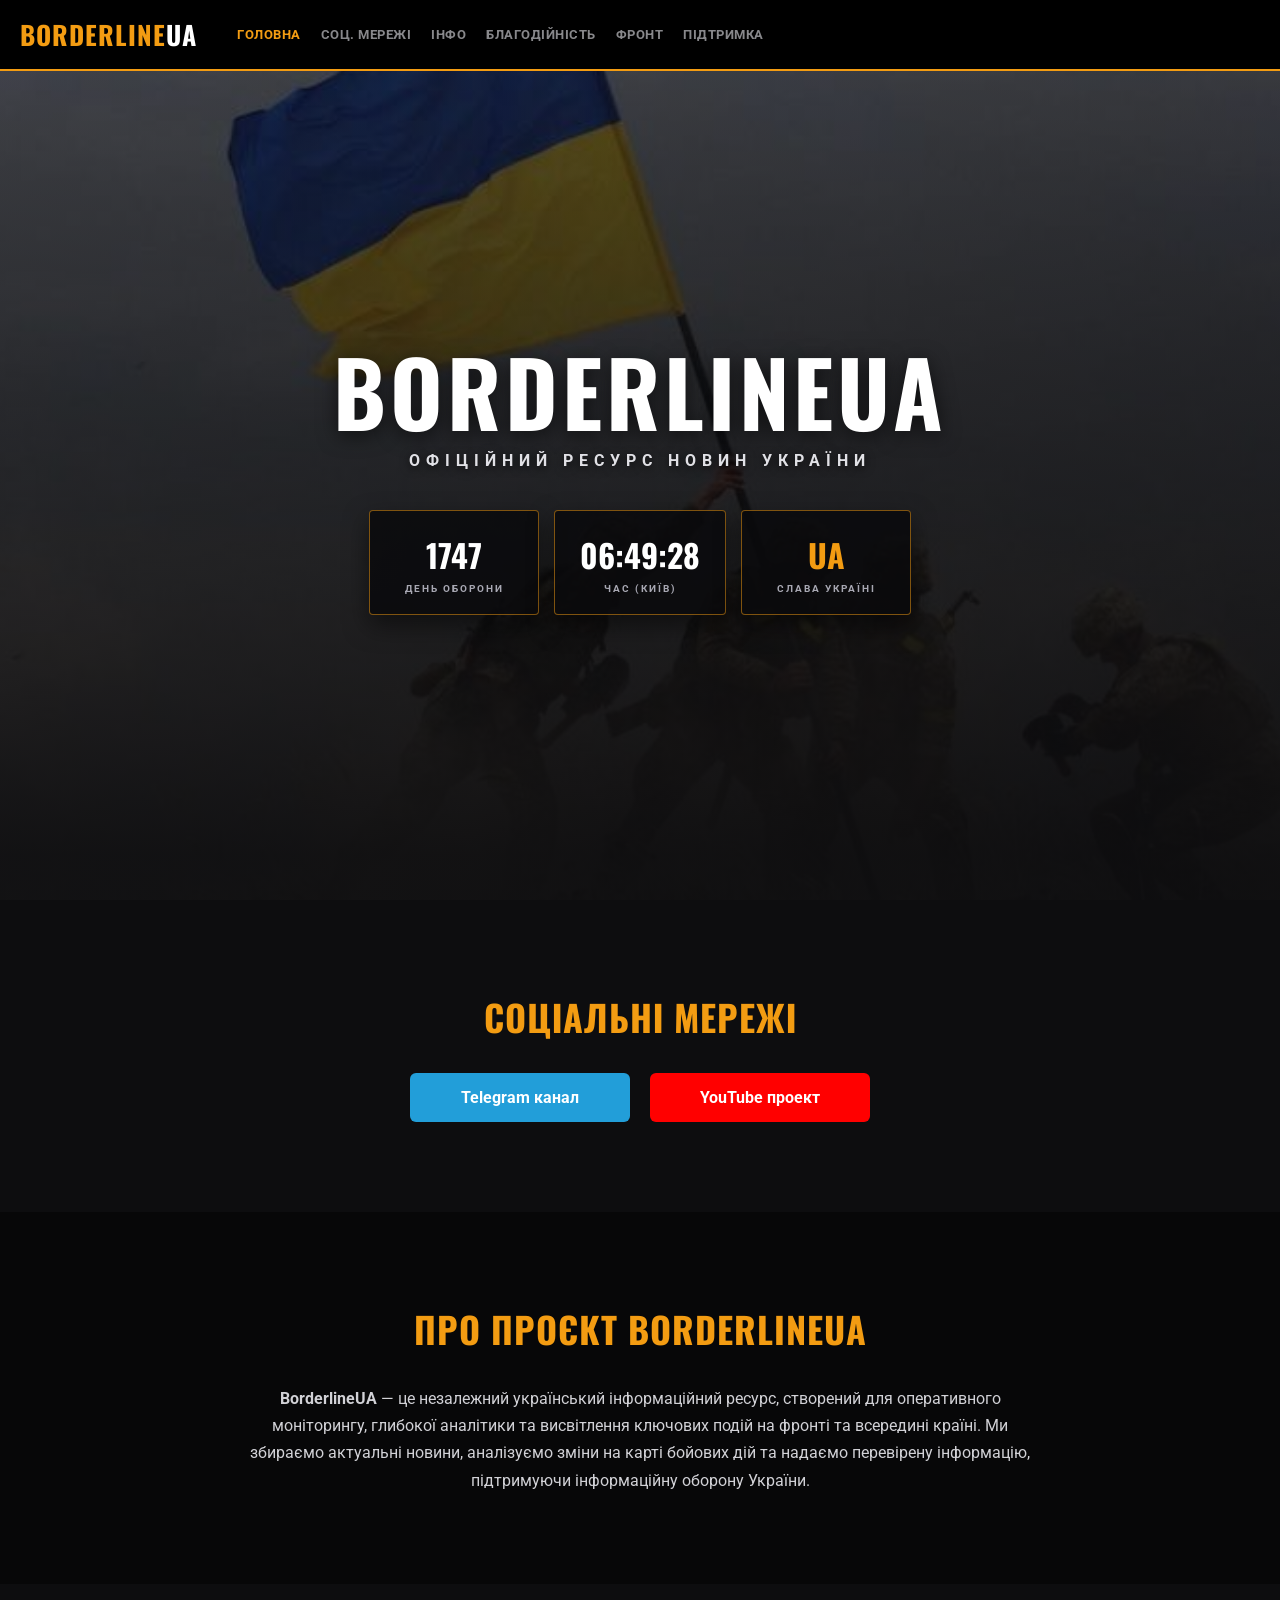
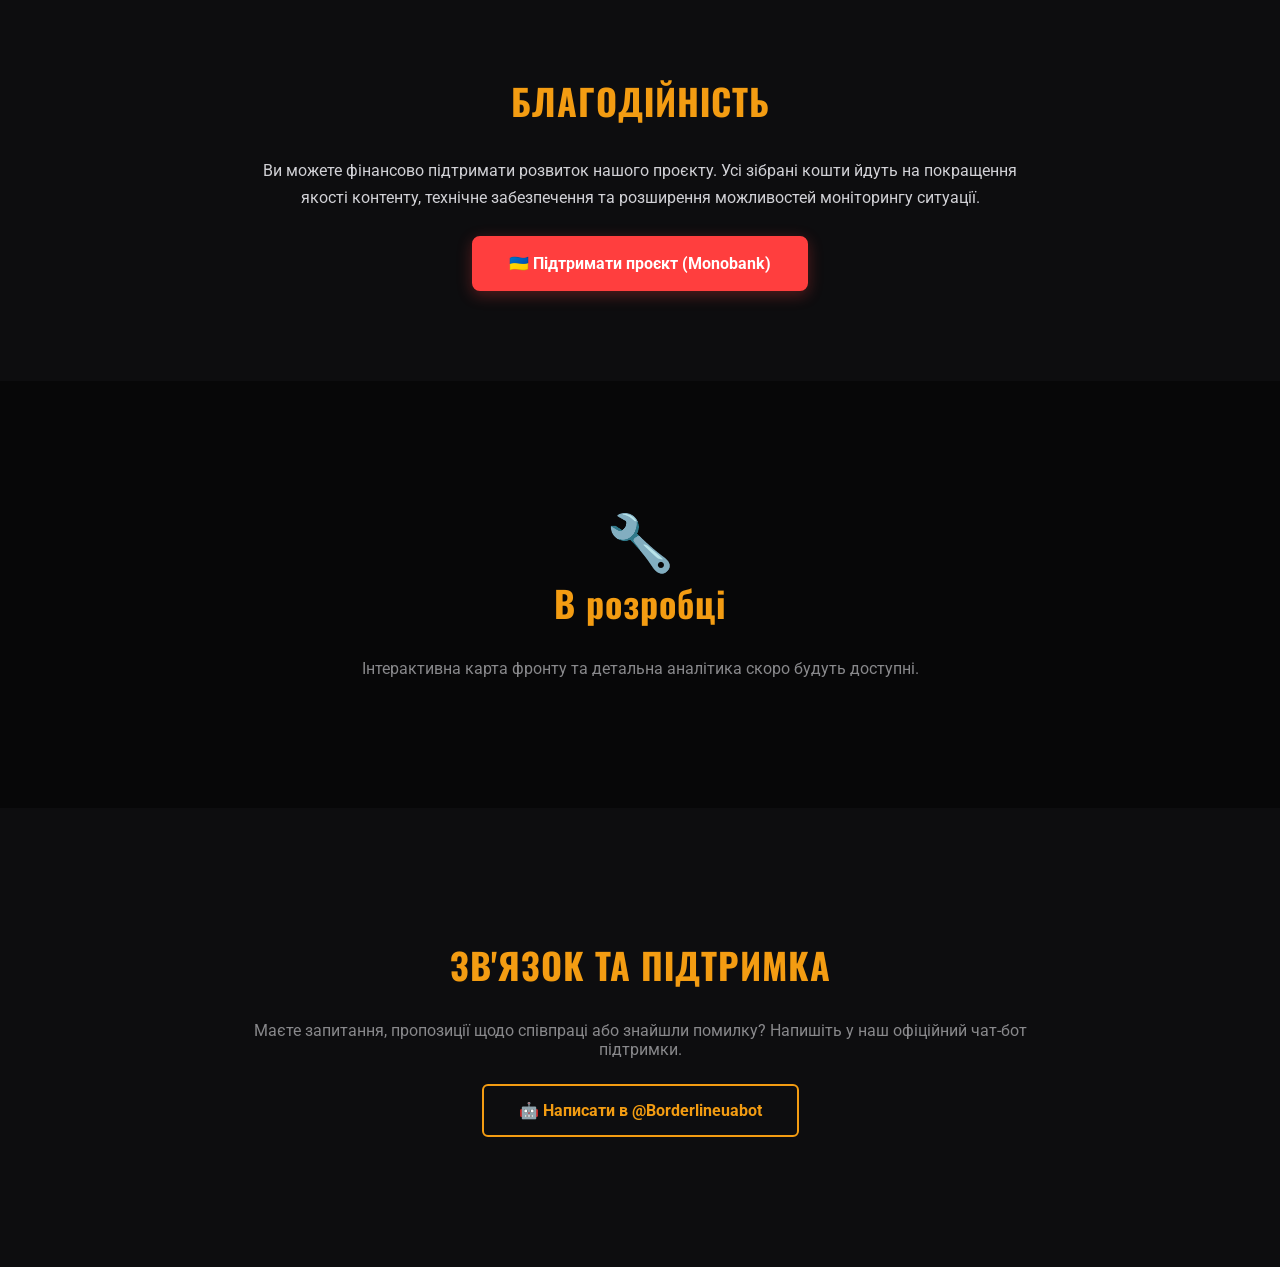
==== index.html @ c1f44d12 "Add files via upload" ====
<!DOCTYPE html>
<html lang="uk">
<head>
    <meta charset="UTF-8">
    <meta name="viewport" content="width=device-width, initial-scale=1.0">
    <title>BORDERLINEUA — Офіційний ресурс новин України</title>
    <link rel="stylesheet" href="style.css">
    <link href="https://fonts.googleapis.com/css2?family=Oswald:wght@500;700&family=Roboto:wght@400;700&display=swap" rel="stylesheet">
</head>
<body>

    <!-- Навігація -->
    <header>
        <div class="nav-container">
            <div class="logo">BORDERLINE<span>UA</span></div>
            <nav>
                <a href="#home" class="active">ГОЛОВНА</a>
                <a href="#soc">СОЦ. МЕРЕЖІ</a>
                <a href="#info">ІНФО</a>
                <a href="#blago">БЛАГОДІЙНІСТЬ</a>
                <a href="#front">ФРОНТ</a>
                <a href="#support">ПІДТРИМКА</a>
            </nav>
        </div>
    </header>

    <!-- Головний екран (Патріотичний фон) -->
    <section class="main-screen" id="home">
        <div class="hero-center">
            <h1 class="main-title">BORDERLINEUA</h1>
            <p class="subtitle">ОФІЦІЙНИЙ РЕСУРС НОВИН УКРАЇНИ</p>
            
            <div class="stats-counter">
                <div class="stat-box">
                    <span class="stat-number" id="defense-day">1596</span>
                    <span class="stat-label">ДЕНЬ ОБОРОНИ</span>
                </div>
                <div class="stat-box">
                    <span class="stat-number" id="kyiv-time">00:00:00</span>
                    <span class="stat-label">ЧАС (КИЇВ)</span>
                </div>
                <div class="stat-box">
                    <span class="stat-number" style="color: #f39c12;">UA</span>
                    <span class="stat-label">СЛАВА УКРАЇНІ</span>
                </div>
            </div>
        </div>
    </section>

    <!-- СОЦ. МЕРЕЖІ -->
    <section class="section-block" id="soc">
        <div class="container">
            <h2>СОЦІАЛЬНІ МЕРЕЖІ</h2>
            <div class="soc-buttons">
                <a href="https://t.me/borderlineUA" target="_blank" class="soc-btn telegram">Telegram канал</a>
                <a href="https://youtube.com/@BorderlineUA" target="_blank" class="soc-btn youtube">YouTube проект</a>
            </div>
        </div>
    </section>

    <!-- ІНФО -->
    <section class="section-block dark-bg" id="info">
        <div class="container text-content">
            <h2>ПРО ПРОЄКТ BORDERLINEUA</h2>
            <p><strong>BorderlineUA</strong> — це незалежний український інформаційний ресурс, створений для оперативного моніторингу, глибокої аналітики та висвітлення ключових подій на фронті та всередині країні. Ми збираємо актуальні новини, аналізуємо зміни на карті бойових дій та надаємо перевірену інформацію, підтримуючи інформаційну оборону України.</p>
        </div>
    </section>

    <!-- БЛАГОДІЙНІСТЬ -->
    <section class="section-block" id="blago">
        <div class="container text-content">
            <h2>БЛАГОДІЙНІСТЬ</h2>
            <p style="margin-bottom: 25px;">Ви можете фінансово підтримати розвиток нашого проєкту. Усі зібрані кошти йдуть на покращення якості контенту, технічне забезпечення та розширення можливостей моніторингу ситуації.</p>
            <a href="https://send.monobank.ua/jar/3yXE7SA7Tj" target="_blank" class="mono-btn">🇺🇦 Підтримати проєкт (Monobank)</a>
        </div>
    </section>

    <!-- ФРОНТ (В розробці) -->
    <section class="section-block dark-bg" id="front">
        <div class="container development-block">
            <div class="wrench-icon">🔧</div>
            <h2>В розробці</h2>
            <p>Інтерактивна карта фронту та детальна аналітика скоро будуть доступні.</p>
        </div>
    </section>

    <!-- ПІДТРИМКА (З кнопкою-ботом) -->
    <section class="section-block" id="support">
        <div class="container development-block">
            <h2>ЗВ'ЯЗОК ТА ПІДТРИМКА</h2>
            <p style="margin-bottom: 25px;">Маєте запитання, пропозиції щодо співпраці або знайшли помилку? Напишіть у наш офіційний чат-бот підтримки.</p>
            <a href="https://t.me/Borderlineuabot" target="_blank" class="bot-btn">🤖 Написати в @Borderlineuabot</a>
        </div>
    </section>

    <!-- Скрипти -->
    <script>
        function updateKyivTime() {
            const options = { timeZone: "Europe/Kyiv", hour: '2-digit', minute: '2-digit', second: '2-digit', hour12: false };
            const formatter = new Intl.DateTimeFormat([], options);
            document.getElementById('kyiv-time').innerText = formatter.format(new Date());
        }
        setInterval(updateKyivTime, 1000);
        updateKyivTime();

        function calculateDefenseDay() {
            const startDate = new Date("2022-02-24");
            const currentDate = new Date();
            const difference = currentDate - startDate;
            const days = Math.floor(difference / (1000 * 60 * 60 * 24)) + 1;
            document.getElementById('defense-day').innerText = days;
        }
        calculateDefenseDay();
    </script>
</body>
</html>
---- style.css ----
* {
    margin: 0;
    padding: 0;
    box-sizing: border-box;
    scroll-behavior: smooth;
}

body {
    font-family: 'Roboto', sans-serif;
    background-color: #0d0d0f;
    color: #fff;
    overflow-x: hidden;
}

/* Навігація */
header {
    background-color: #000000;
    border-bottom: 2px solid #f39c12;
    position: fixed;
    top: 0;
    left: 0;
    width: 100%;
    z-index: 1000;
}

.nav-container {
    max-width: 1400px;
    margin: 0 auto;
    display: flex;
    align-items: center;
    padding: 15px 20px;
}

.logo {
    font-family: 'Oswald', sans-serif;
    font-size: 26px;
    font-weight: 700;
    color: #f39c12;
    margin-right: 40px;
    letter-spacing: 1px;
}

.logo span {
    color: #fff;
}

nav {
    display: flex;
    gap: 20px;
}

nav a {
    color: #88888b;
    text-decoration: none;
    font-size: 13px;
    font-weight: 700;
    letter-spacing: 0.5px;
    transition: color 0.3s;
}

nav a:hover, nav a.active {
    color: #f39c12;
}


.main-screen {
/* Головний екран з твоїм патріотичним фото */

    height: 100vh;
    display: flex;
    align-items: center;
    justify-content: center;
    /* Затемнення та плавний перехід картинки в темний фон сайту */
    background: 
        linear-gradient(180deg, rgba(13, 13, 15, 0.4) 0%, rgba(13, 13, 15, 0.95) 95%),
        linear-gradient(135deg, rgba(13, 13, 15, 0.2) 0%, rgba(13, 13, 15, 0.5) 100%),
        url('hero-bg.jpg') no-repeat center center/cover;
    text-align: center;
    padding-top: 60px;
}



.hero-center {
    display: flex;
    flex-direction: column;
    align-items: center;
}

.main-title {
    font-family: 'Oswald', sans-serif;
    font-size: 90px;
    font-weight: 700;
    letter-spacing: 4px;
    color: #fff;
    line-height: 1;
    text-shadow: 0px 4px 20px rgba(0, 0, 0, 0.6);
}

.subtitle {
    font-size: 16px;
    letter-spacing: 6px;
    color: #e1e1e6;
    margin-top: 15px;
    margin-bottom: 40px;
    font-weight: 700;
    text-shadow: 0px 2px 10px rgba(0, 0, 0, 0.8);
}

/* Статистика */
.stats-counter {
    display: flex;
    gap: 15px;
}

.stat-box {
    background: rgba(10, 10, 12, 0.85);
    border: 1px solid rgba(243, 156, 18, 0.5);
    min-width: 170px;
    padding: 20px 25px;
    border-radius: 4px;
    display: flex;
    flex-direction: column;
    align-items: center;
    box-shadow: 0 10px 25px rgba(0,0,0,0.5);
}

.stat-number {
    font-family: 'Oswald', sans-serif;
    font-size: 32px;
    font-weight: 700;
    color: #fff;
    margin-bottom: 5px;
}

.stat-label {
    font-size: 10px;
    color: #a8a8b3;
    letter-spacing: 2px;
    font-weight: 700;
}

/* Контентні секції */
.section-block {
    padding: 90px 0;
    text-align: center;
}

.dark-bg {
    background-color: #070708;
}

.container {
    width: 90%;
    max-width: 800px;
    margin: 0 auto;
}

.container h2 {
    font-family: 'Oswald', sans-serif;
    font-size: 36px;
    color: #f39c12;
    margin-bottom: 30px;
    letter-spacing: 1px;
}

.text-content p {
    font-size: 16px;
    line-height: 1.7;
    color: #d1d1d6;
}

/* Кнопки соцмереж */
.soc-buttons {
    display: flex;
    justify-content: center;
    gap: 20px;
    margin-top: 10px;
}

.soc-btn {
    padding: 15px 30px;
    border-radius: 6px;
    text-decoration: none;
    font-weight: 700;
    color: #fff;
    font-size: 16px;
    transition: transform 0.2s, background 0.3s;
    min-width: 220px;
}

.soc-btn:hover {
    transform: translateY(-3px);
}

.telegram { background: #229ED9; }
.telegram:hover { background: #1e8ec3; }

.youtube { background: #FF0000; }
.youtube:hover { background: #cc0000; }

/* Кнопка Монобанку */
.mono-btn {
    display: inline-block;
    background: #ff3e3e;
    color: #fff;
    text-decoration: none;
    padding: 16px 35px;
    border-radius: 8px;
    font-weight: 700;
    font-size: 16px;
    border: 2px solid #ff3e3e;
    transition: all 0.3s;
    box-shadow: 0 4px 15px rgba(255, 62, 62, 0.3);
}

.mono-btn:hover {
    background: transparent;
    color: #ff3e3e;
    transform: scale(1.03);
}
/* Кнопка техпідтримки бота */
.bot-btn {
    display: inline-block;
    background: transparent;
    color: #f39c12;
    text-decoration: none;
    padding: 15px 35px;
    border-radius: 6px;
    font-weight: 700;
    font-size: 16px;
    border: 2px solid #f39c12;
    transition: all 0.3s;
}

.bot-btn:hover {
    background: #f39c12;
    color: #000;
    transform: translateY(-2px);
    box-shadow: 0 5px 15px rgba(243, 156, 18, 0.3);
}

/* Анімація гайкового ключа */
.development-block { padding: 40px 0; }
.development-block p { color: #88888b; font-size: 16px; }

.wrench-icon {
    font-size: 55px;
    display: inline-block;
    animation: wrench-move 2.5s ease-in-out infinite;
}

@keyframes wrench-move {
    0% { transform: rotate(0deg); }
    15% { transform: rotate(-20deg); }
    30% { transform: rotate(25deg); }
    45% { transform: rotate(-15deg); }
    60% { transform: rotate(10deg); }
    75% { transform: rotate(-5deg); }
    100% { transform: rotate(0deg); }
}

/* Адаптивність */
@media (max-width: 768px) {
    .nav-container { flex-direction: column; gap: 15px; }
    nav { flex-wrap: wrap; justify-content: center; gap: 12px; }
    .main-title { font-size: 50px; }
    .stats-counter { flex-direction: column; gap: 10px; }
    .soc-buttons { flex-direction: column; align-items: center; }
}
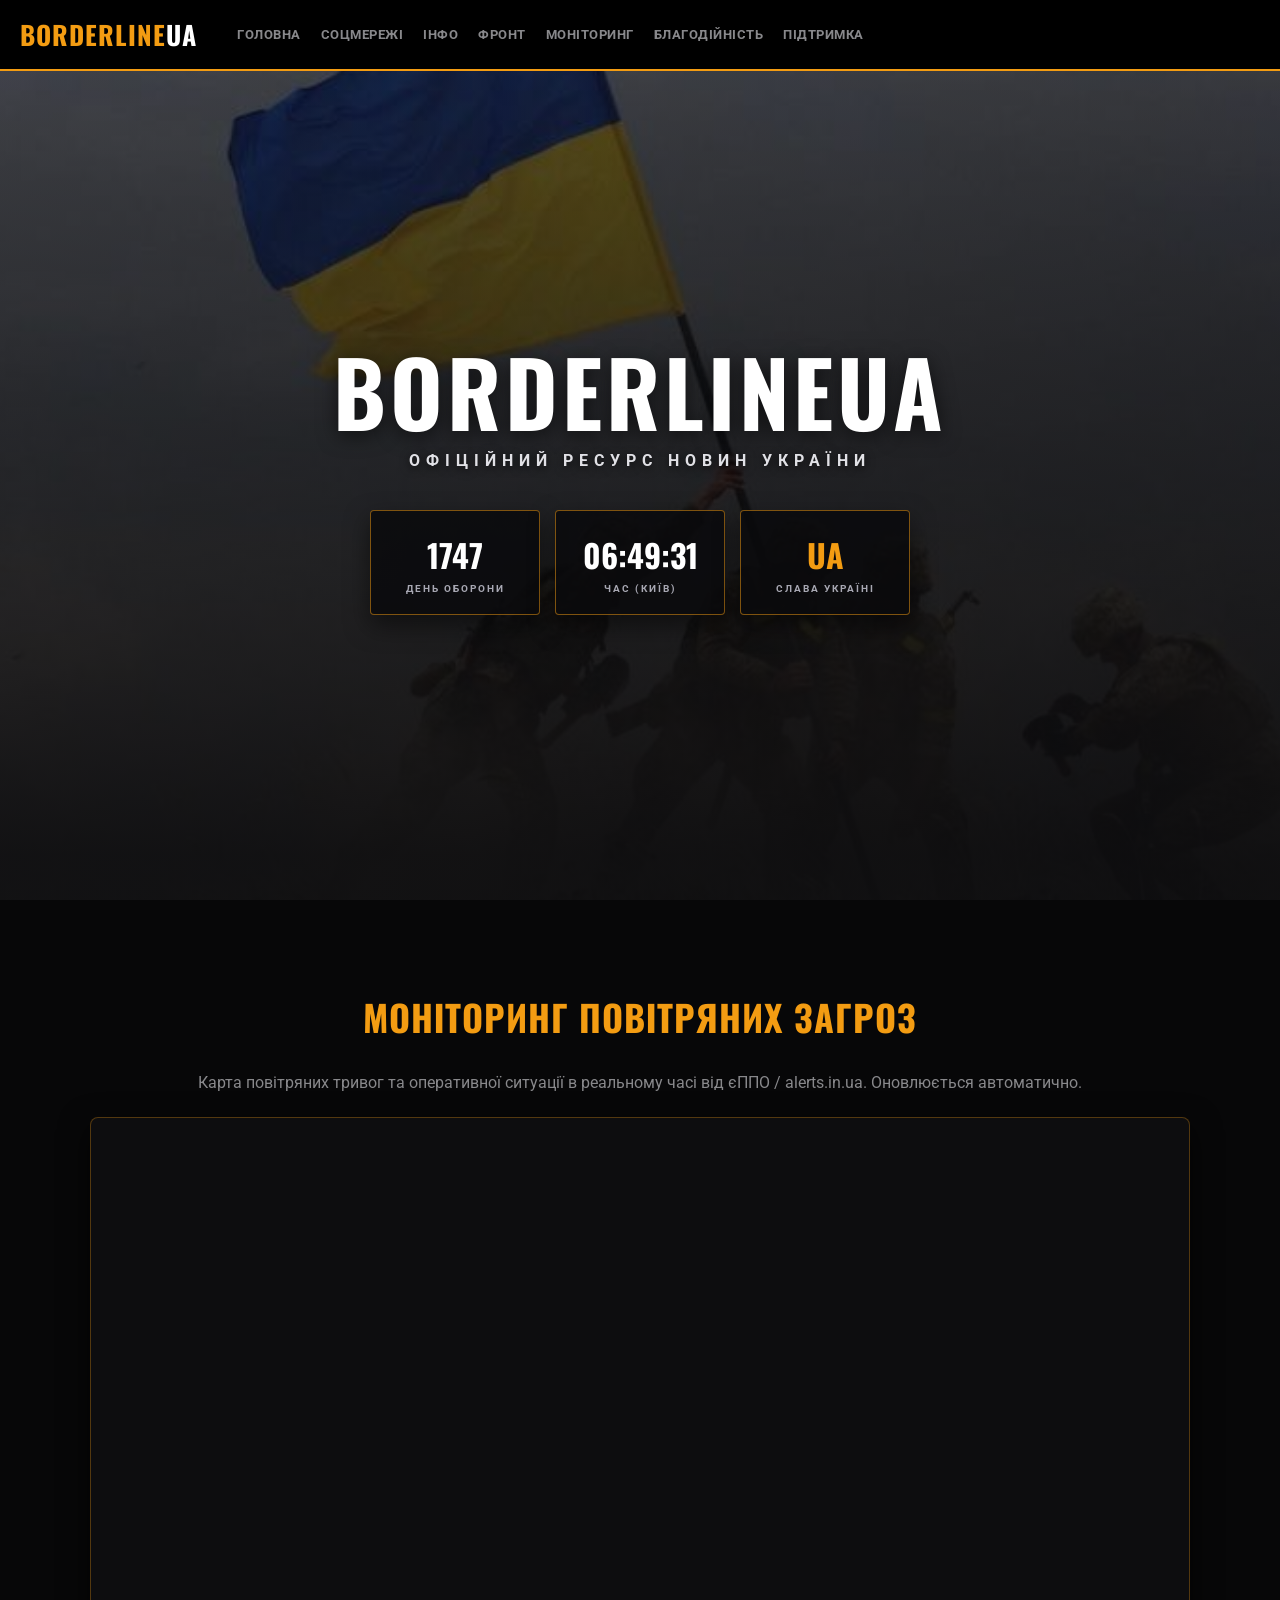
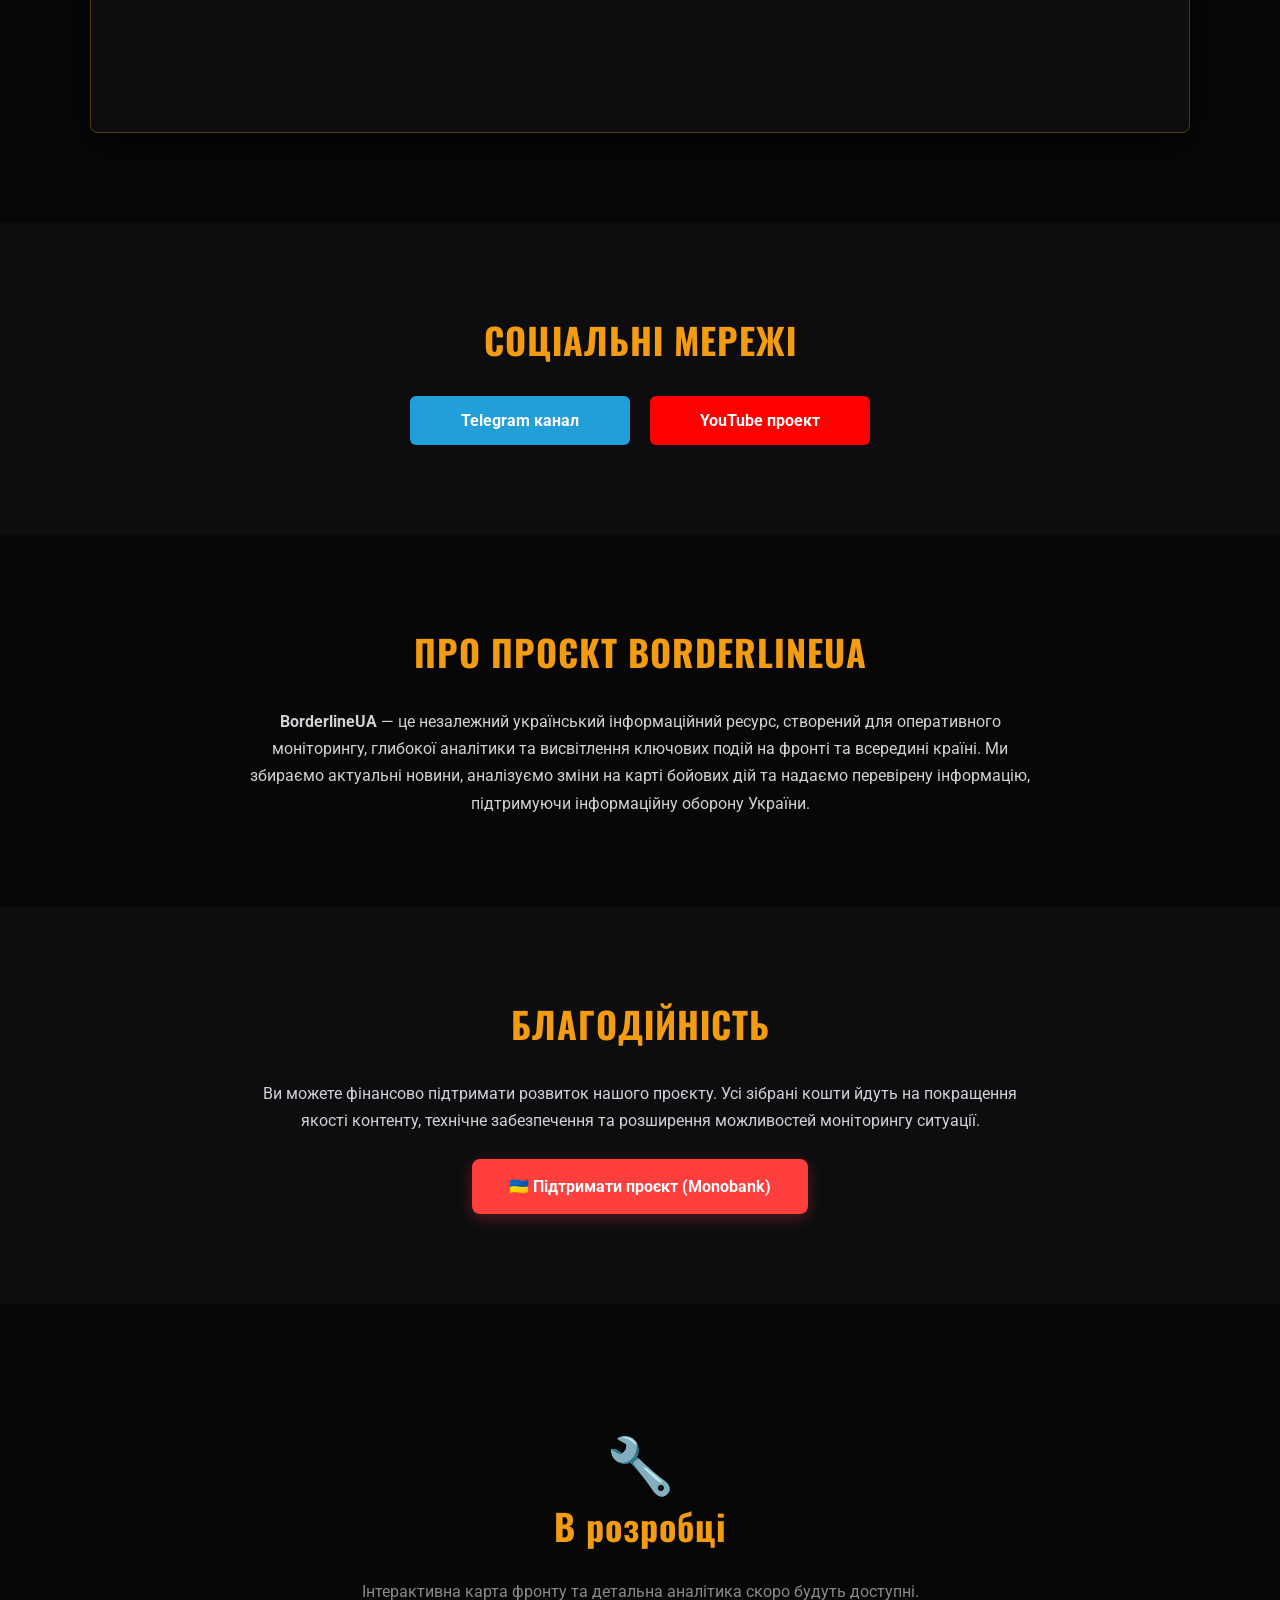
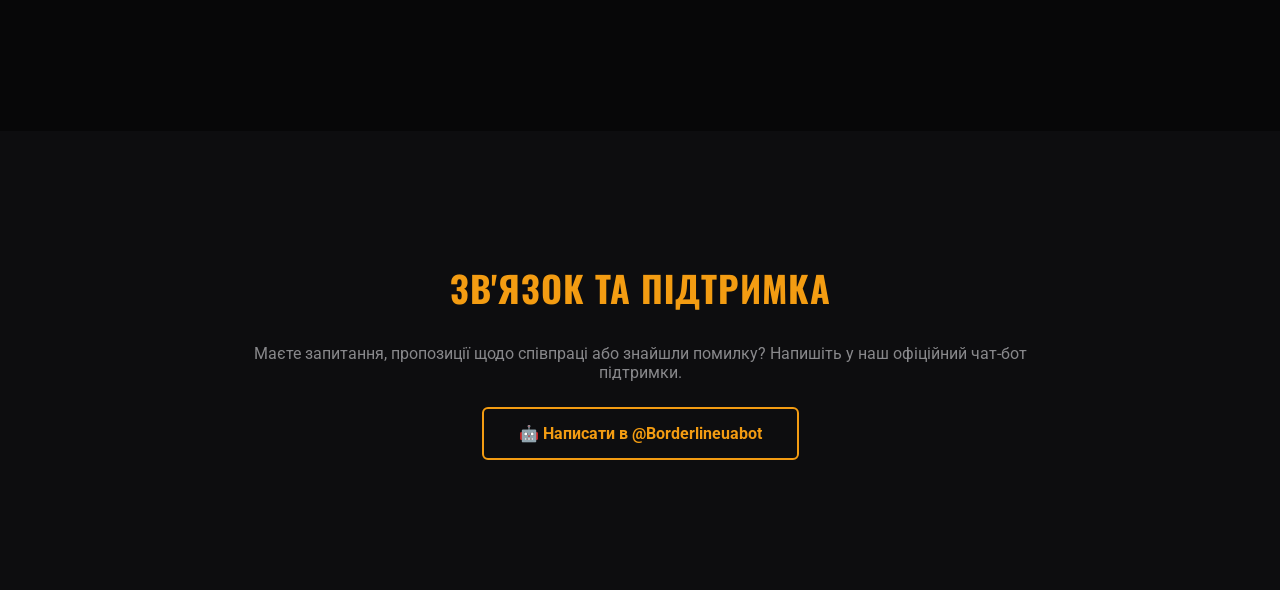
==== commit 9db3478d: "Add files via upload" ====
--- a/index.html
+++ b/index.html
@@ -13,14 +13,15 @@
     <header>
         <div class="nav-container">
             <div class="logo">BORDERLINE<span>UA</span></div>
-            <nav>
-                <a href="#home" class="active">ГОЛОВНА</a>
-                <a href="#soc">СОЦ. МЕРЕЖІ</a>
-                <a href="#info">ІНФО</a>
-                <a href="#blago">БЛАГОДІЙНІСТЬ</a>
-                <a href="#front">ФРОНТ</a>
-                <a href="#support">ПІДТРИМКА</a>
-            </nav>
+<nav>
+    <a href="#home">ГОЛОВНА</a>
+    <a href="#social">СОЦМЕРЕЖІ</a>
+    <a href="#about">ІНФО</a>
+    <a href="#front">ФРОНТ</a>
+    <a href="#monitoring">МОНІТОРИНГ</a>
+    <a href="#donat">БЛАГОДІЙНІСТЬ</a>
+    <a href="#support">ПІДТРИМКА</a>
+</nav>
         </div>
     </header>
 
@@ -46,9 +47,19 @@
             </div>
         </div>
     </section>
-
+<!-- НОВИЙ РОЗДІЛ: МОНІТОРИНГ ПОВІТРЯНИХ ЗАГРОЗ -->
+    <section class="section-block dark-bg" id="monitoring">
+        <div class="container map-block">
+            <h2>МОНІТОРИНГ ПОВІТРЯНИХ ЗАГРОЗ</h2>
+            <p style="margin-bottom: 25px; color: #88888b;">Карта повітряних тривог та оперативної ситуації в реальному часі від єППО / alerts.in.ua. Оновлюється автоматично.</p>
+            
+            <div class="map-wrapper">
+                <iframe src="https://alerts.in.ua/" width="100%" height="600px" style="border: none; border-radius: 8px;" allowfullscreen></iframe>
+            </div>
+        </div>
+    </section>
     <!-- СОЦ. МЕРЕЖІ -->
-    <section class="section-block" id="soc">
+    <section class="section-block" id="social">
         <div class="container">
             <h2>СОЦІАЛЬНІ МЕРЕЖІ</h2>
             <div class="soc-buttons">
@@ -59,7 +70,7 @@
     </section>
 
     <!-- ІНФО -->
-    <section class="section-block dark-bg" id="info">
+    <section class="section-block dark-bg" id="about">
         <div class="container text-content">
             <h2>ПРО ПРОЄКТ BORDERLINEUA</h2>
             <p><strong>BorderlineUA</strong> — це незалежний український інформаційний ресурс, створений для оперативного моніторингу, глибокої аналітики та висвітлення ключових подій на фронті та всередині країні. Ми збираємо актуальні новини, аналізуємо зміни на карті бойових дій та надаємо перевірену інформацію, підтримуючи інформаційну оборону України.</p>
@@ -67,7 +78,7 @@
     </section>
 
     <!-- БЛАГОДІЙНІСТЬ -->
-    <section class="section-block" id="blago">
+    <section class="section-block" id="donat">
         <div class="container text-content">
             <h2>БЛАГОДІЙНІСТЬ</h2>
             <p style="margin-bottom: 25px;">Ви можете фінансово підтримати розвиток нашого проєкту. Усі зібрані кошти йдуть на покращення якості контенту, технічне забезпечення та розширення можливостей моніторингу ситуації.</p>
--- a/style.css
+++ b/style.css
@@ -267,4 +267,25 @@
     .main-title { font-size: 50px; }
     .stats-counter { flex-direction: column; gap: 10px; }
     .soc-buttons { flex-direction: column; align-items: center; }
+}
+/* Стилі для окремого блоку моніторингу */
+.map-block {
+    max-width: 1100px;
+    width: 95%;
+}
+
+.map-wrapper {
+    position: relative;
+    width: 100%;
+    background: #0d0d0f;
+    border: 1px solid rgba(243, 156, 18, 0.3);
+    border-radius: 8px;
+    padding: 5px;
+    box-shadow: 0 10px 30px rgba(0, 0, 0, 0.7);
+}
+
+@media (max-width: 768px) {
+    .map-wrapper iframe {
+        height: 450px !important;
+    }
 }
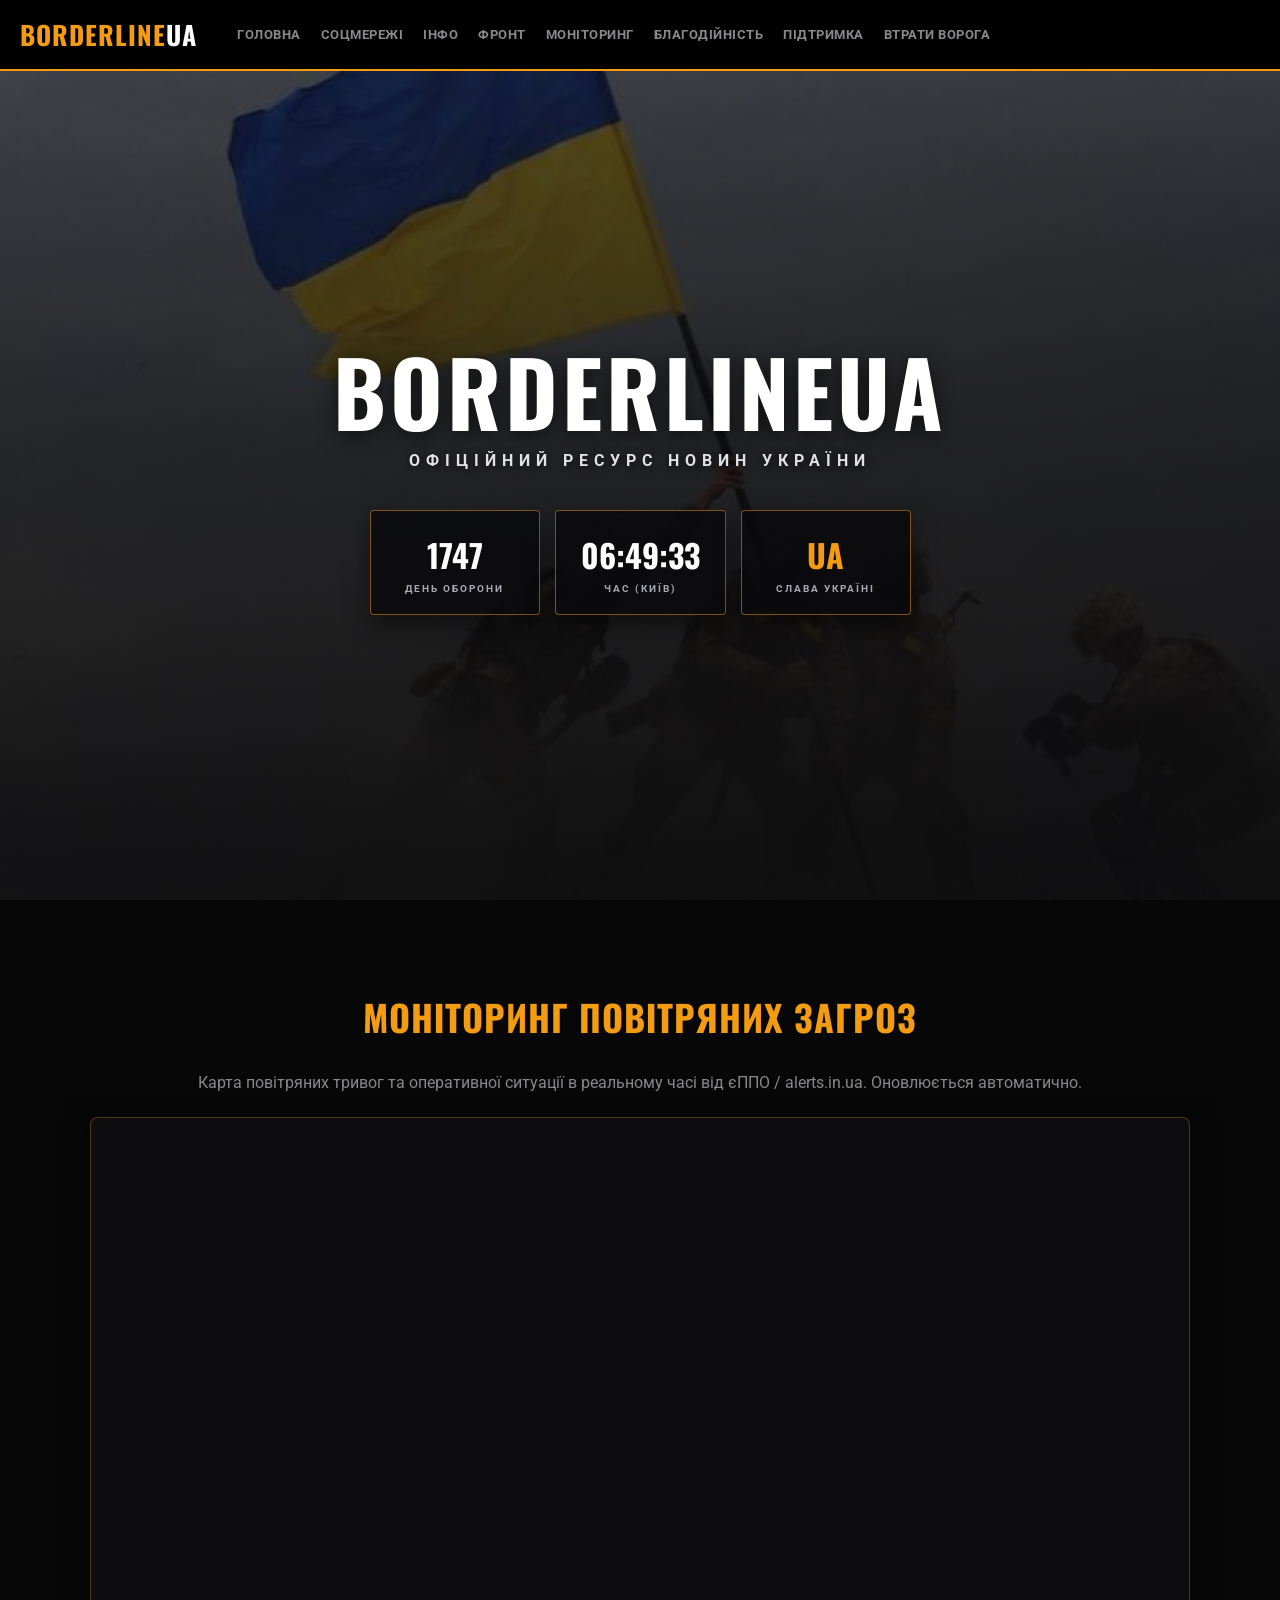
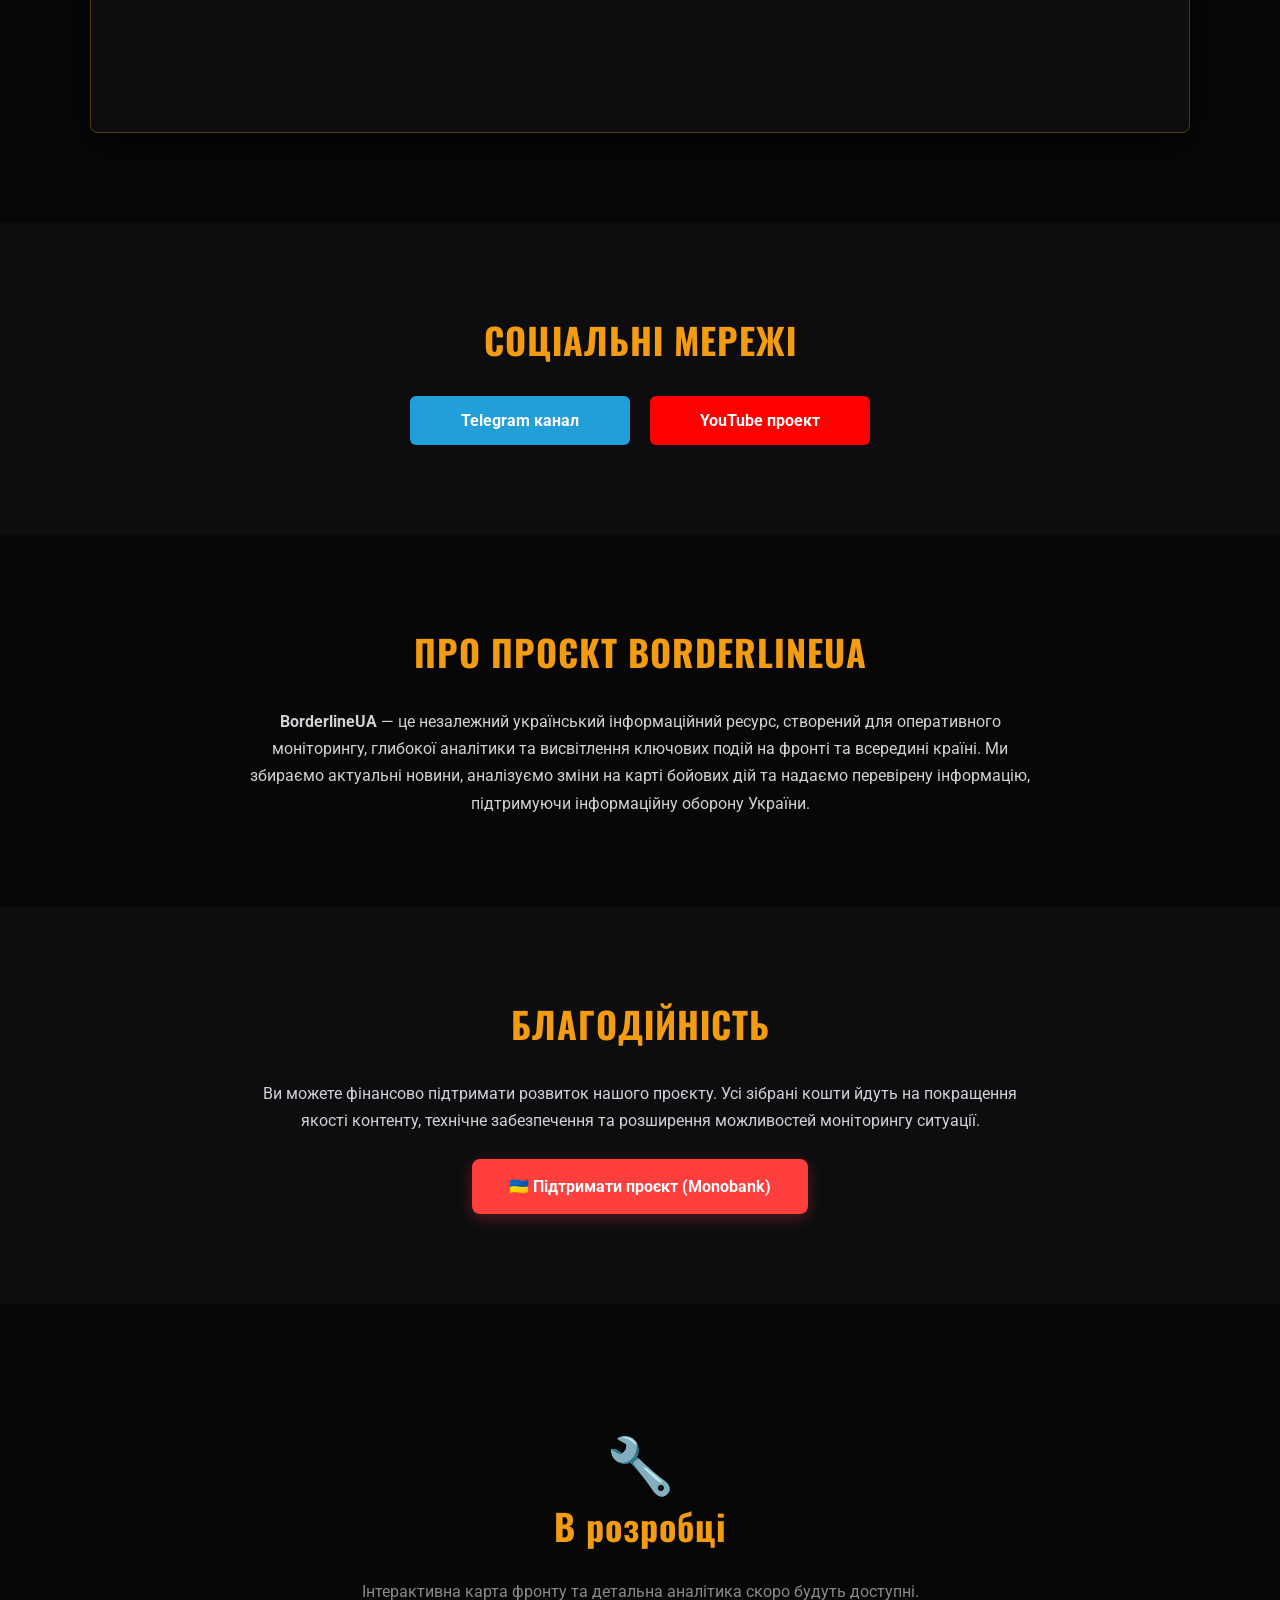
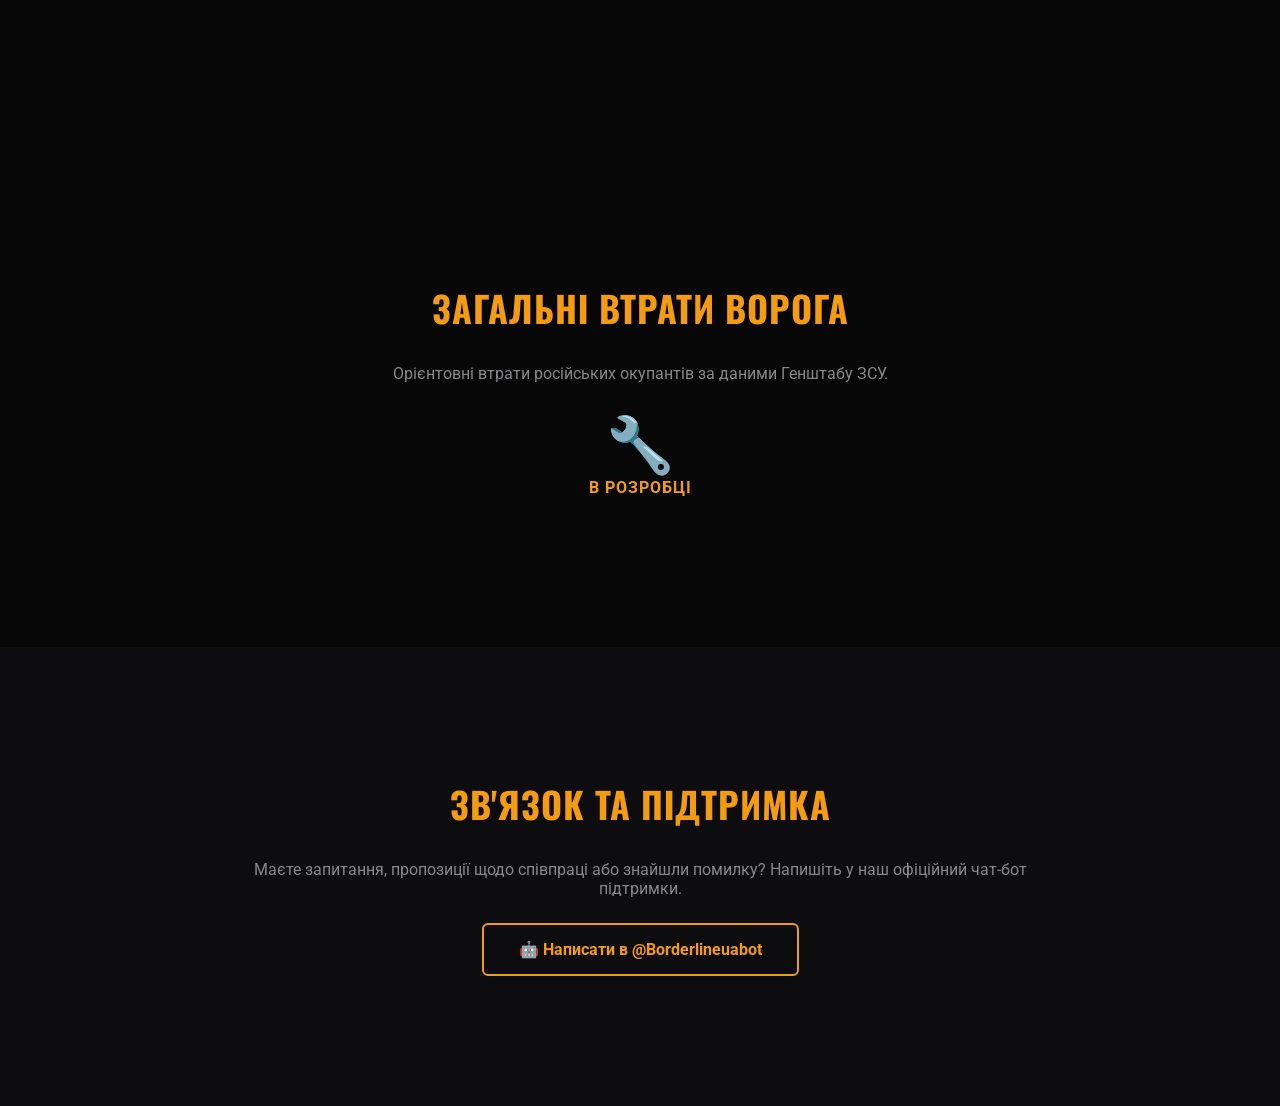
==== commit f1b8e2ab: "Add files via upload" ====
--- a/index.html
+++ b/index.html
@@ -21,6 +21,7 @@
     <a href="#monitoring">МОНІТОРИНГ</a>
     <a href="#donat">БЛАГОДІЙНІСТЬ</a>
     <a href="#support">ПІДТРИМКА</a>
+    <a href="#losses">ВТРАТИ ВОРОГА</a>
 </nav>
         </div>
     </header>
@@ -94,6 +95,15 @@
             <p>Інтерактивна карта фронту та детальна аналітика скоро будуть доступні.</p>
         </div>
     </section>
+    <section class="section-block dark-bg" id="losses">
+        <div class="container" style="text-align: center; padding: 60px 20px;">
+            <h2>ЗАГАЛЬНІ ВТРАТИ ВОРОГА</h2>
+            <p style="color: #88888b; margin-bottom: 30px;">Орієнтовні втрати російських окупантів за даними Генштабу ЗСУ.</p>
+            
+            <div class="wrench-icon">🔧</div>
+            <p style="color: #f39c12; font-weight: bold; letter-spacing: 1px; text-transform: uppercase;"> В розробці</p>
+        </div>
+    </section>
 
     <!-- ПІДТРИМКА (З кнопкою-ботом) -->
     <section class="section-block" id="support">
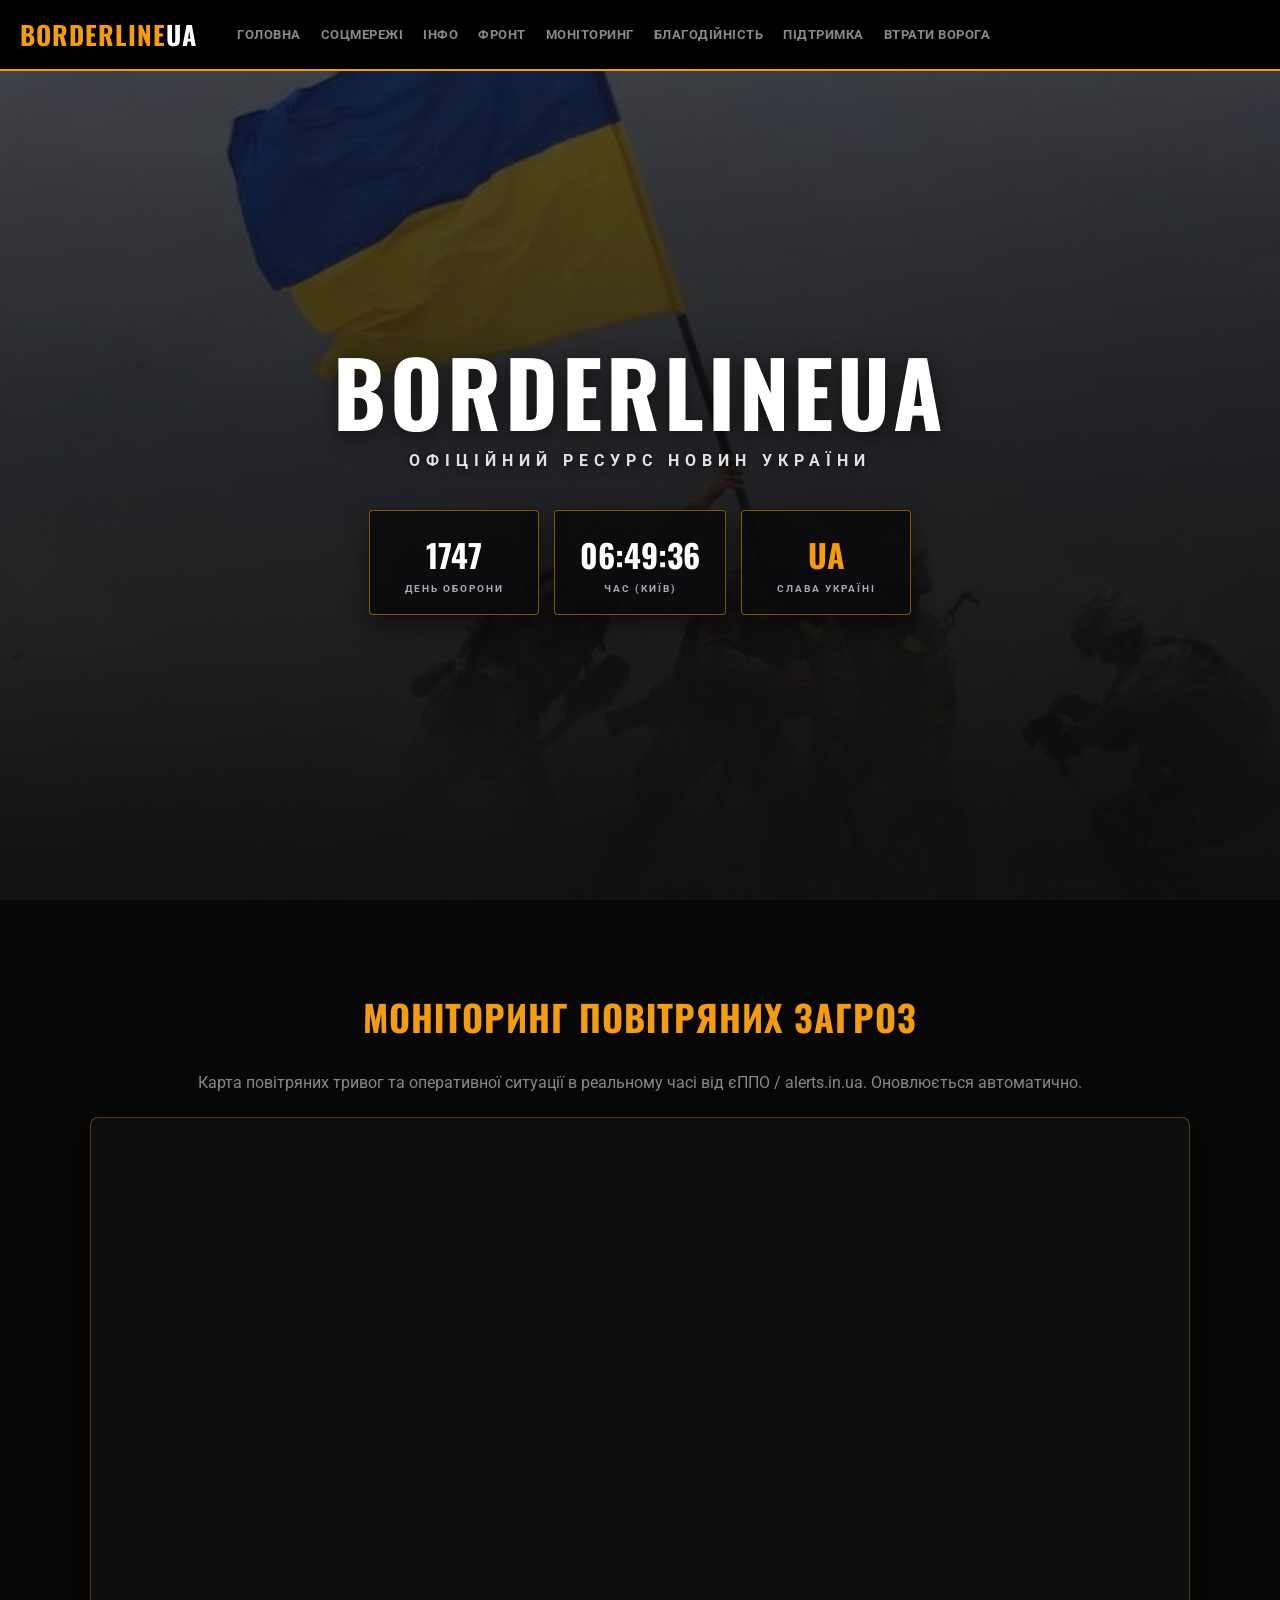
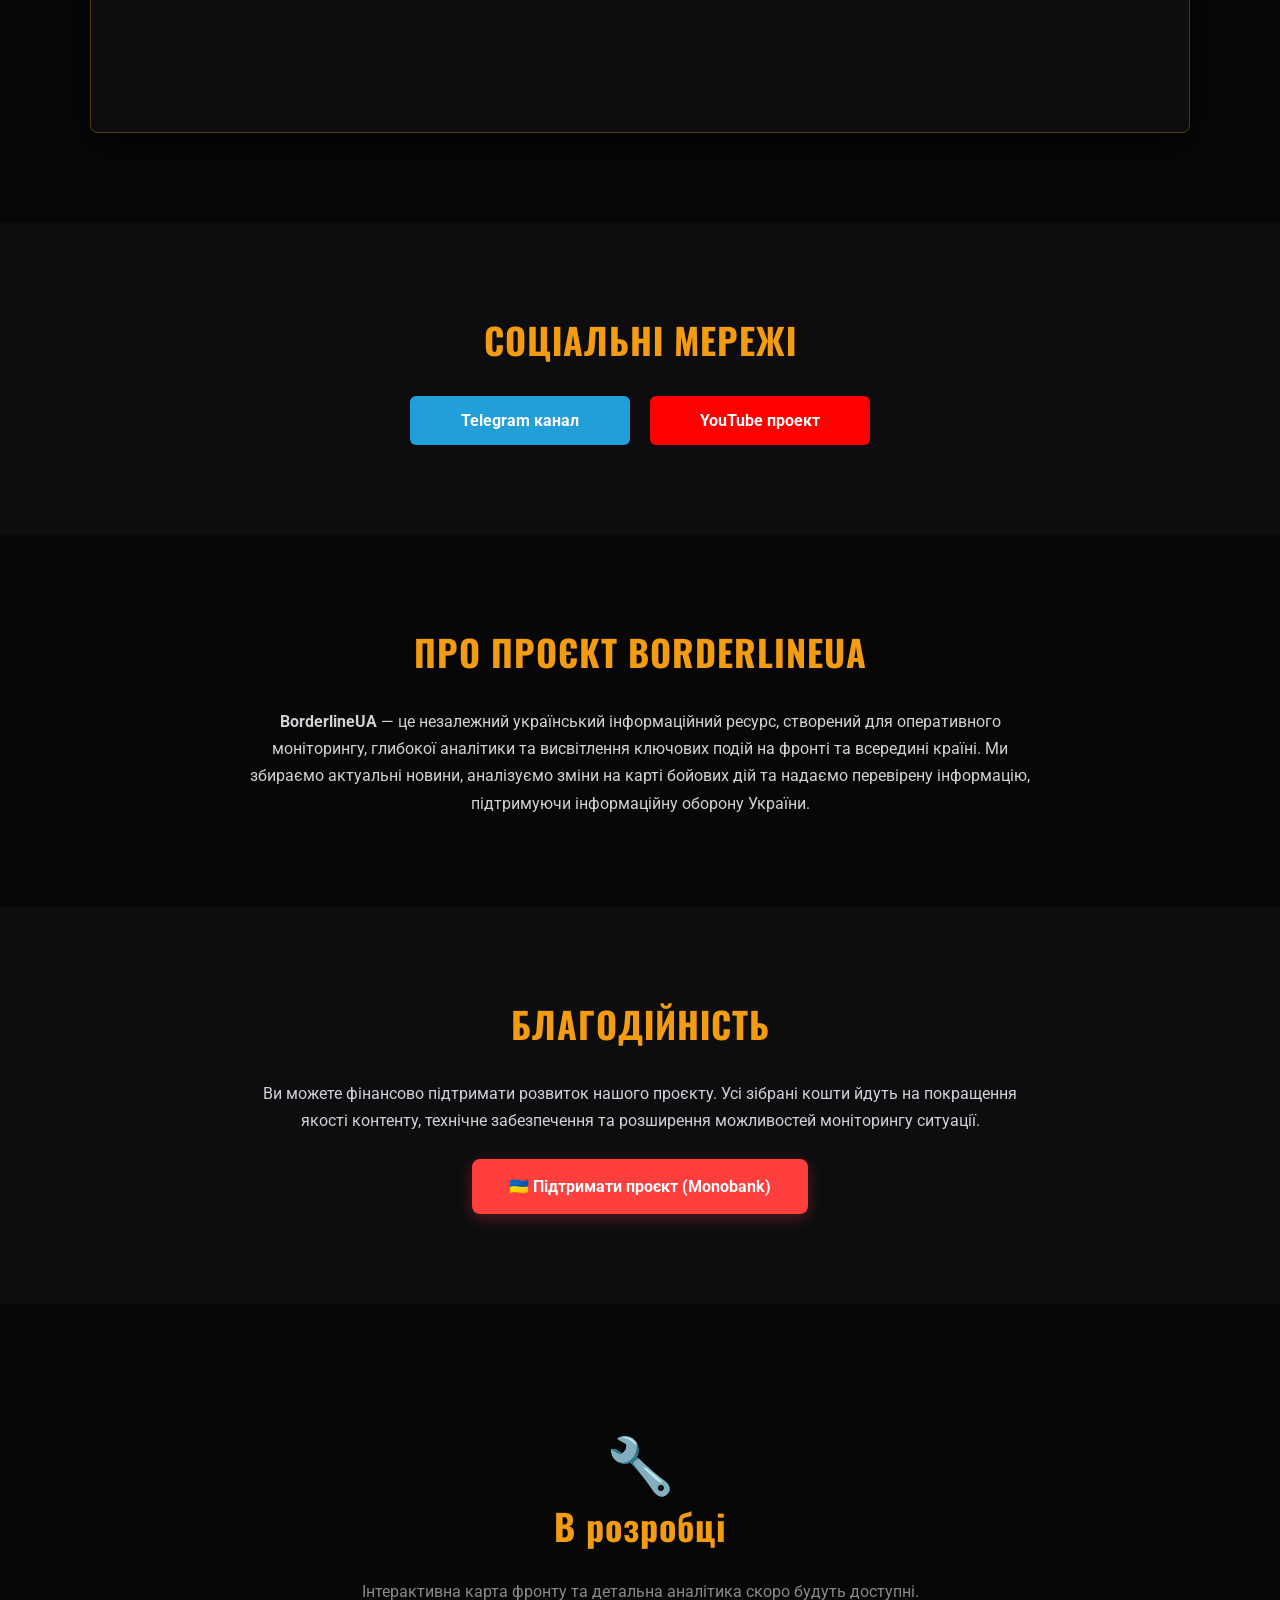
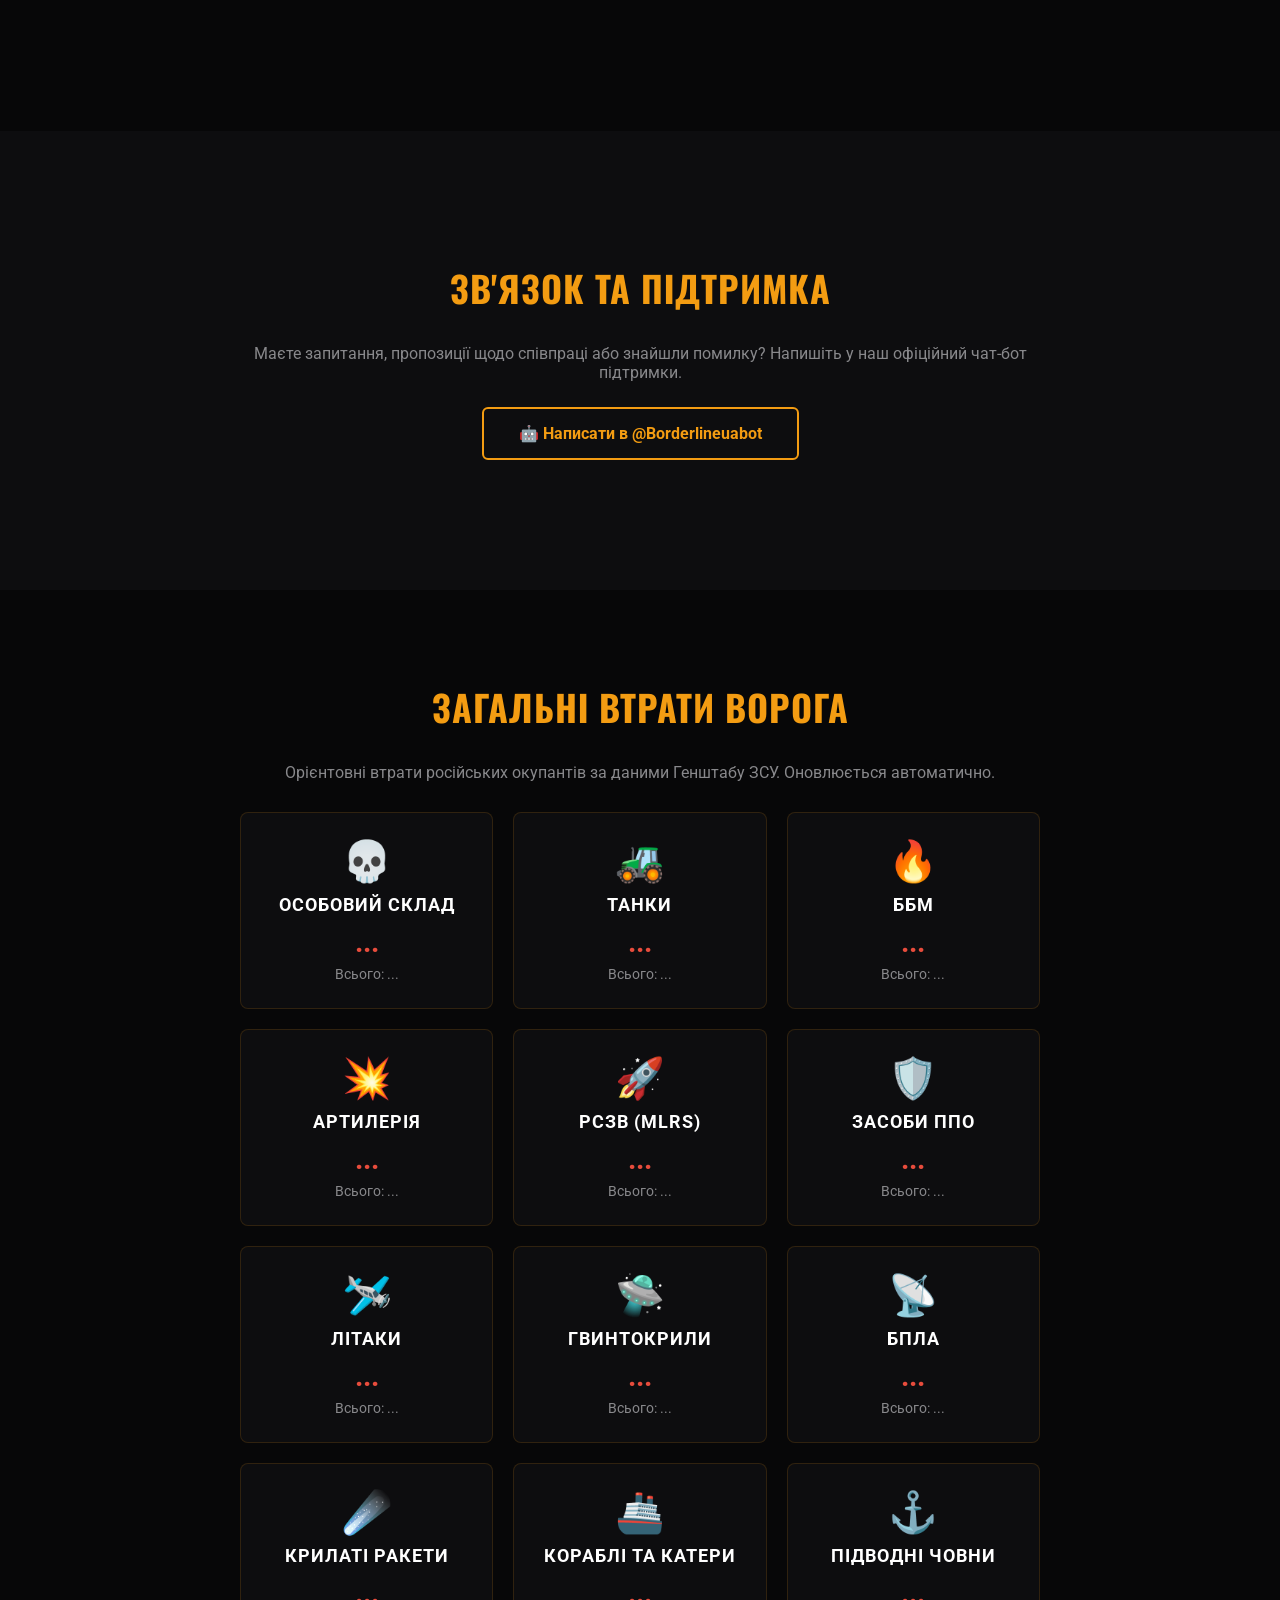
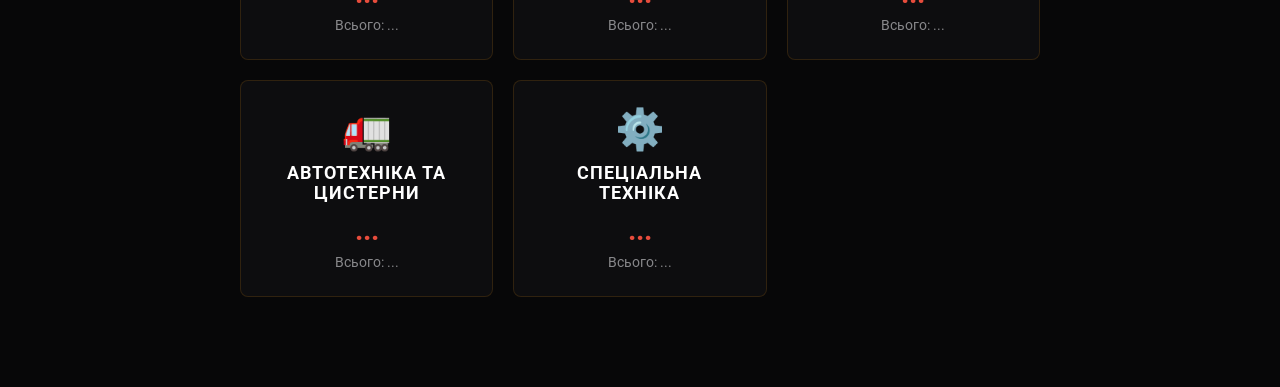
==== commit 72d40a9d: "Add files via upload" ====
--- a/index.html
+++ b/index.html
@@ -95,17 +95,9 @@
             <p>Інтерактивна карта фронту та детальна аналітика скоро будуть доступні.</p>
         </div>
     </section>
-    <section class="section-block dark-bg" id="losses">
-        <div class="container" style="text-align: center; padding: 60px 20px;">
-            <h2>ЗАГАЛЬНІ ВТРАТИ ВОРОГА</h2>
-            <p style="color: #88888b; margin-bottom: 30px;">Орієнтовні втрати російських окупантів за даними Генштабу ЗСУ.</p>
-            
-            <div class="wrench-icon">🔧</div>
-            <p style="color: #f39c12; font-weight: bold; letter-spacing: 1px; text-transform: uppercase;"> В розробці</p>
-        </div>
-    </section>
-
-    <!-- ПІДТРИМКА (З кнопкою-ботом) -->
+<!-- РОЗДІЛ: ВТРАТИ ВОРОГА -->
+
+    <!-- ПІДТРИМКА (Зкою-ботом) -->
     <section class="section-block" id="support">
         <div class="container development-block">
             <h2>ЗВ'ЯЗОК ТА ПІДТРИМКА</h2>
@@ -113,6 +105,159 @@
             <a href="https://t.me/Borderlineuabot" target="_blank" class="bot-btn">🤖 Написати в @Borderlineuabot</a>
         </div>
     </section>
+    <section class="section-block dark-bg" id="losses">
+        <div class="container">
+            <h2>ЗАГАЛЬНІ ВТРАТИ ВОРОГА</h2>
+            <p style="margin-bottom: 30px; color: #88888b;">Орієнтовні втрати російських окупантів за даними Генштабу ЗСУ. Оновлюється автоматично.</p>
+            
+            <div class="losses-grid">
+                <div class="loss-card">
+                    <span class="loss-icon">💀</span>
+                    <h3>Особовий склад</h3>
+                    <p class="loss-number" id="loss-personnel-change">...</p>
+                    <span class="loss-total" id="loss-personnel-total">Всього: ...</span>
+                </div>
+                <div class="loss-card">
+                    <span class="loss-icon">🚜</span>
+                    <h3>Танки</h3>
+                    <p class="loss-number" id="loss-tanks-change">...</p>
+                    <span class="loss-total" id="loss-tanks-total">Всього: ...</span>
+                </div>
+                <div class="loss-card">
+                    <span class="loss-icon">🔥</span>
+                    <h3>ББМ</h3>
+                    <p class="loss-number" id="loss-apv-change">...</p>
+                    <span class="loss-total" id="loss-apv-total">Всього: ...</span>
+                </div>
+                <div class="loss-card">
+                    <span class="loss-icon">💥</span>
+                    <h3>Артилерія</h3>
+                    <p class="loss-number" id="loss-artillery-change">...</p>
+                    <span class="loss-total" id="loss-artillery-total">Всього: ...</span>
+                </div>
+                <div class="loss-card">
+                    <span class="loss-icon">🚀</span>
+                    <h3>РСЗВ (MLRS)</h3>
+                    <p class="loss-number" id="loss-mlrs-change">...</p>
+                    <span class="loss-total" id="loss-mlrs-total">Всього: ...</span>
+                </div>
+                <div class="loss-card">
+                    <span class="loss-icon">🛡️</span>
+                    <h3>Засоби ППО</h3>
+                    <p class="loss-number" id="loss-anti-aircraft-change">...</p>
+                    <span class="loss-total" id="loss-anti-aircraft-total">Всього: ...</span>
+                </div>
+                <div class="loss-card">
+                    <span class="loss-icon">🛩️</span>
+                    <h3>Літаки</h3>
+                    <p class="loss-number" id="loss-aircraft-change">...</p>
+                    <span class="loss-total" id="loss-aircraft-total">Всього: ...</span>
+                </div>
+                <div class="loss-card">
+                    <span class="loss-icon">🛸</span>
+                    <h3>Гвинтокрили</h3>
+                    <p class="loss-number" id="loss-helicopters-change">...</p>
+                    <span class="loss-total" id="loss-helicopters-total">Всього: ...</span>
+                </div>
+                <div class="loss-card">
+                    <span class="loss-icon">📡</span>
+                    <h3>БПЛА</h3>
+                    <p class="loss-number" id="loss-uav-change">...</p>
+                    <span class="loss-total" id="loss-uav-total">Всього: ...</span>
+                </div>
+                <div class="loss-card">
+                    <span class="loss-icon">☄️</span>
+                    <h3>Крилаті ракети</h3>
+                    <p class="loss-number" id="loss-cruise-missiles-change">...</p>
+                    <span class="loss-total" id="loss-cruise-missiles-total">Всього: ...</span>
+                </div>
+                <div class="loss-card">
+                    <span class="loss-icon">🚢</span>
+                    <h3>Кораблі та катери</h3>
+                    <p class="loss-number" id="loss-warships-change">...</p>
+                    <span class="loss-total" id="loss-warships-total">Всього: ...</span>
+                    </div>
+                <div class="loss-card">
+                    <span class="loss-icon">⚓</span>
+                    <h3>Підводні човни</h3>
+                    <p class="loss-number" id="loss-submarines-change">...</p>
+                    <span class="loss-total" id="loss-submarines-total">Всього: ...</span>
+                </div>
+                <div class="loss-card">
+                    <span class="loss-icon">🚛</span>
+                    <h3>Автотехніка та цистерни</h3>
+                    <p class="loss-number" id="loss-vehicles-change">...</p>
+                    <span class="loss-total" id="loss-vehicles-total">Всього: ...</span>
+                </div>
+                <div class="loss-card">
+                    <span class="loss-icon">⚙️</span>
+                    <h3>Спеціальна техніка</h3>
+                    <p class="loss-number" id="loss-special-equipment-change">...</p>
+                    <span class="loss-total" id="loss-special-equipment-total">Всього: ...</span>
+                </div>
+            </div>
+        </div>
+    </section>
+
+    <script>
+        async function fetchLosses() {
+            try {
+                const response = await fetch('https://russianwarship.rip/api/v1/statistics/latest');
+                const result = await response.json();
+                const data = result.data;
+
+                if (!data) return;
+
+                const formatChange = (val) => val > 0 ? +${val} : 0;
+
+                document.getElementById('loss-personnel-change').innerText = formatChange(data.increase.personnel_units);
+                document.getElementById('loss-personnel-total').innerText = Всього: ${data.stats.personnel_units.toLocaleString()};
+
+                document.getElementById('loss-tanks-change').innerText = formatChange(data.increase.tanks);
+                document.getElementById('loss-tanks-total').innerText = Всього: ${data.stats.tanks.toLocaleString()};
+
+                document.getElementById('loss-apv-change').innerText = formatChange(data.increase.armoured_fighting_vehicles);
+                document.getElementById('loss-apv-total').innerText = Всього: ${data.stats.armoured_fighting_vehicles.toLocaleString()};
+
+                document.getElementById('loss-artillery-change').innerText = formatChange(data.increase.artillery_systems);
+                document.getElementById('loss-artillery-total').innerText = Всього: ${data.stats.artillery_systems.toLocaleString()};
+
+                document.getElementById('loss-mlrs-change').innerText = formatChange(data.increase.mlrs);
+                document.getElementById('loss-mlrs-total').innerText = Всього: ${data.stats.mlrs.toLocaleString()};
+
+                document.getElementById('loss-anti-aircraft-change').innerText = formatChange(data.increase.anti_aircraft_warfare_systems);
+                document.getElementById('loss-anti-aircraft-total').innerText = Всього: ${data.stats.anti_aircraft_warfare_systems.toLocaleString()};
+
+                document.getElementById('loss-aircraft-change').innerText = formatChange(data.increase.planes);
+                document.getElementById('loss-aircraft-total').innerText = Всього: ${data.stats.planes.toLocaleString()};
+
+                document.getElementById('loss-helicopters-change').innerText = formatChange(data.increase.helicopters);
+                document.getElementById('loss-helicopters-total').innerText = Всього: ${data.stats.helicopters.toLocaleString()};
+
+                document.getElementById('loss-uav-change').innerText = formatChange(data.increase.uav_systems);
+                document.getElementById('loss-uav-total').innerText = Всього: ${data.stats.uav_systems.toLocaleString()};
+
+                document.getElementById('loss-cruise-missiles-change').innerText = formatChange(data.increase.cruise_missiles);
+                document.getElementById('loss-cruise-missiles-total').innerText = Всього: ${data.stats.cruise_missiles.toLocaleString()};
+                document.getElementById('loss-warships-change').innerText = formatChange(data.increase.warships_cutters);
+                document.getElementById('loss-warships-total').innerText = Всього: ${data.stats.warships_cutters.toLocaleString()};
+
+                document.getElementById('loss-submarines-change').innerText = formatChange(data.increase.submarines);
+                document.getElementById('loss-submarines-total').innerText = Всього: ${data.stats.submarines.toLocaleString()};
+
+                document.getElementById('loss-vehicles-change').innerText = formatChange(data.increase.vehicles_and_fuel_tanks);
+                document.getElementById('loss-vehicles-total').innerText = Всього: ${data.stats.vehicles_and_fuel_tanks.toLocaleString()};
+
+                document.getElementById('loss-special-equipment-change').innerText = formatChange(data.increase.special_equipment);
+                document.getElementById('loss-special-equipment-total').innerText = Всього: ${data.stats.special_equipment.toLocaleString()};
+            } catch (error) {
+                console.error("Помилка завантаження статистики втрат:", error);
+            }
+        }
+
+        window.addEventListener('DOMContentLoaded', fetchLosses);
+        setInterval(fetchLosses, 600000);
+    </script>
 
     <!-- Скрипти -->
     <script>
--- a/style.css
+++ b/style.css
@@ -288,4 +288,54 @@
     .map-wrapper iframe {
         height: 450px !important;
     }
+}
+/* Сітка для карток втрат */
+.losses-grid {
+    display: grid;
+    grid-template-columns: repeat(auto-fit, minmax(250px, 1fr));
+    gap: 20px;
+    margin-top: 20px;
+}
+
+/* Стиль окремої картки */
+.loss-card {
+    background: #0d0d0f;
+    border: 1px solid rgba(243, 156, 18, 0.15);
+    border-radius: 8px;
+    padding: 25px;
+    text-align: center;
+    transition: transform 0.3s ease, border-color 0.3s ease;
+}
+
+.loss-card:hover {
+    transform: translateY(-5px);
+    border-color: #f39c12;
+}
+
+.loss-icon {
+    font-size: 2.5rem;
+    display: block;
+    margin-bottom: 10px;
+}
+
+.loss-card h3 {
+    font-size: 1.1rem;
+    color: #fff;
+    margin-bottom: 10px;
+    text-transform: uppercase;
+    letter-spacing: 1px;
+}
+
+/* Плюс за добу яскравим червоним кольором */
+.loss-number {
+    font-size: 1.8rem;
+    color: #e74c3c;
+    font-weight: bold;
+    margin-bottom: 5px;
+}
+
+/* Загальна сума */
+.loss-total {
+    font-size: 0.9rem;
+    color: #88888b;
 }
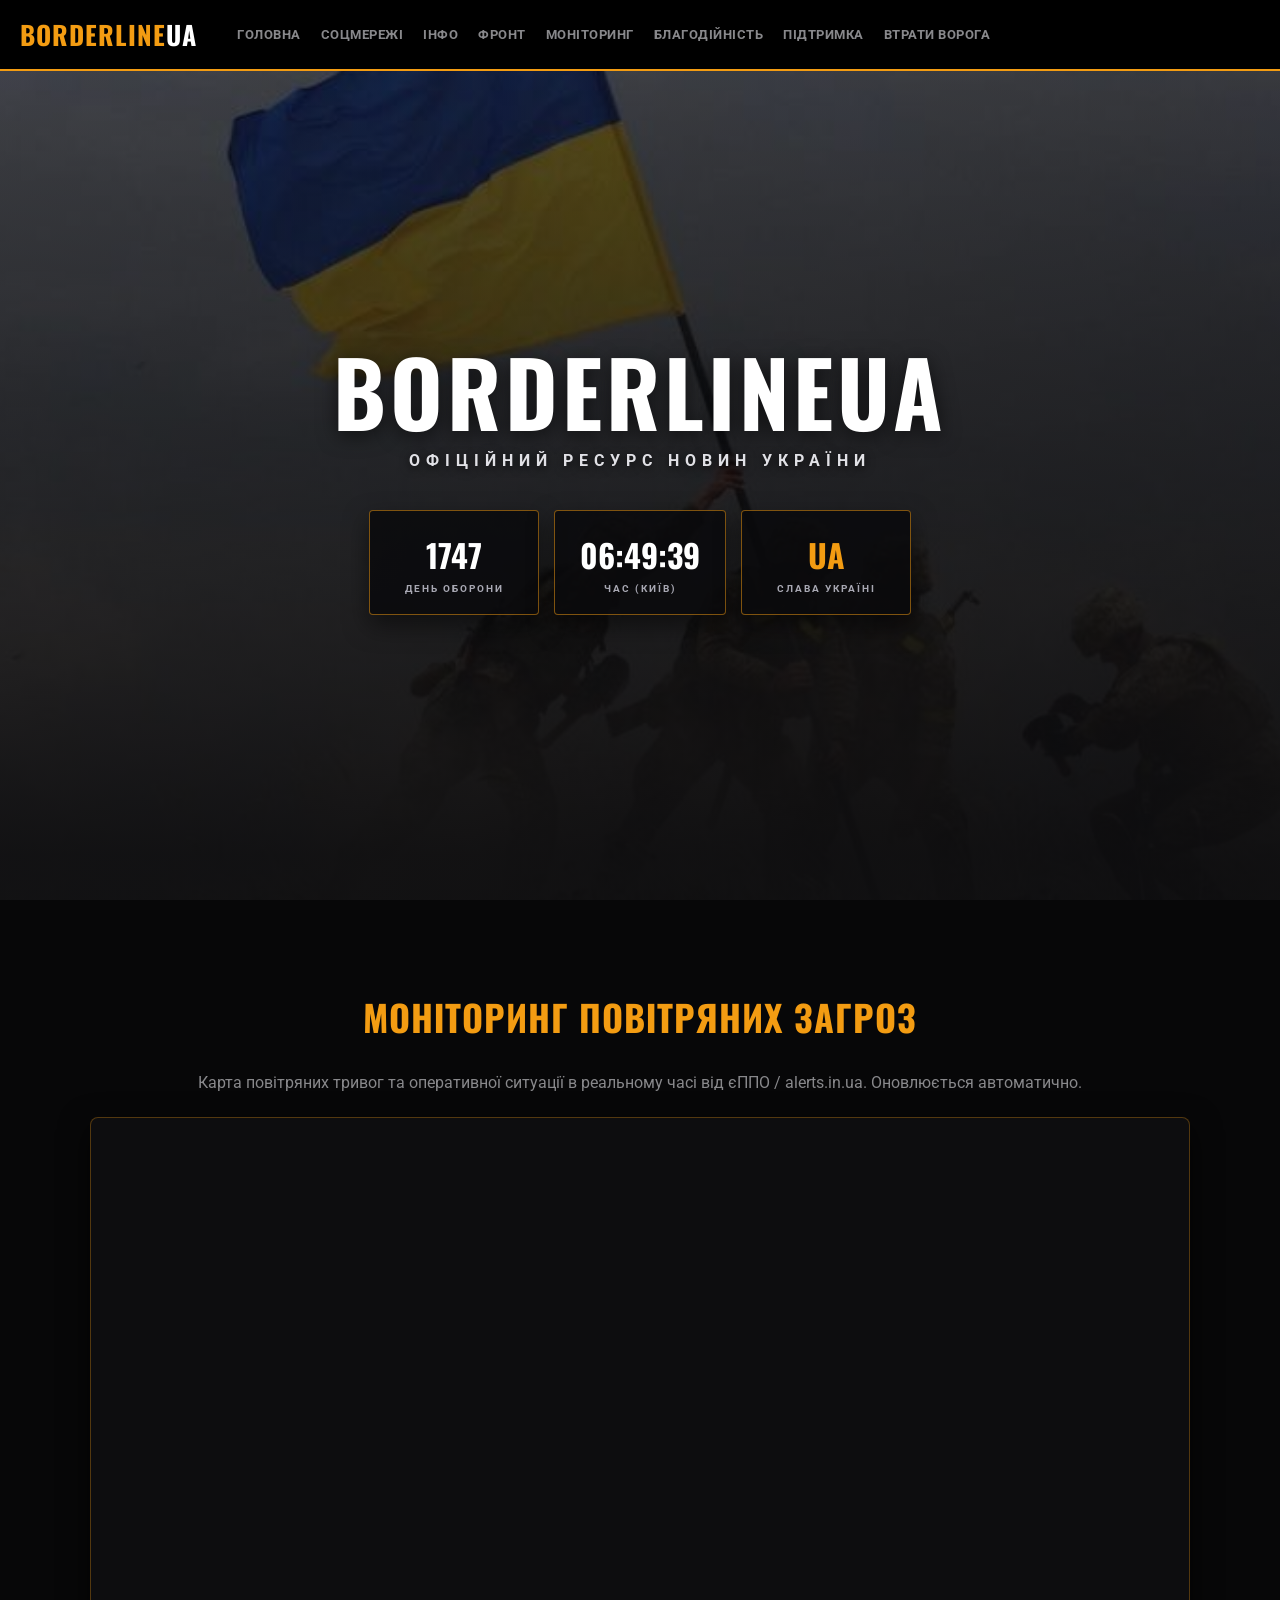
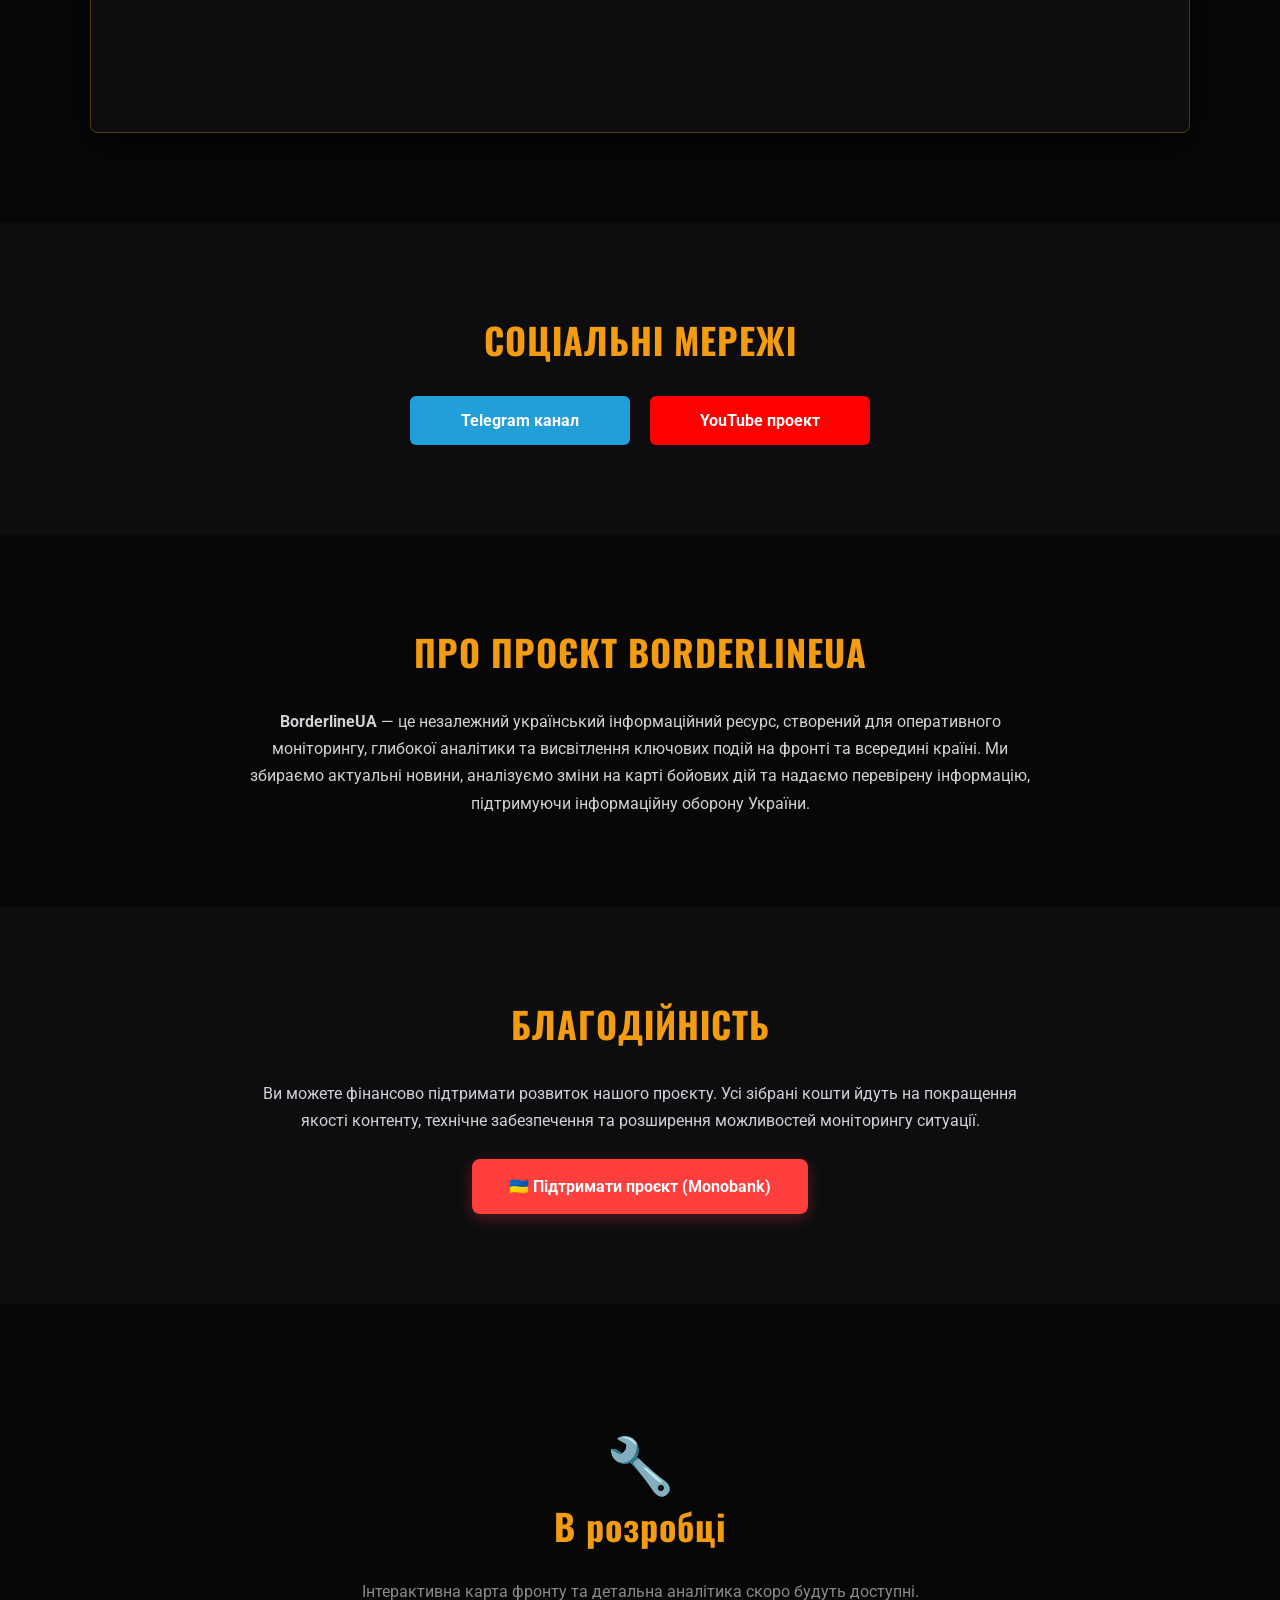
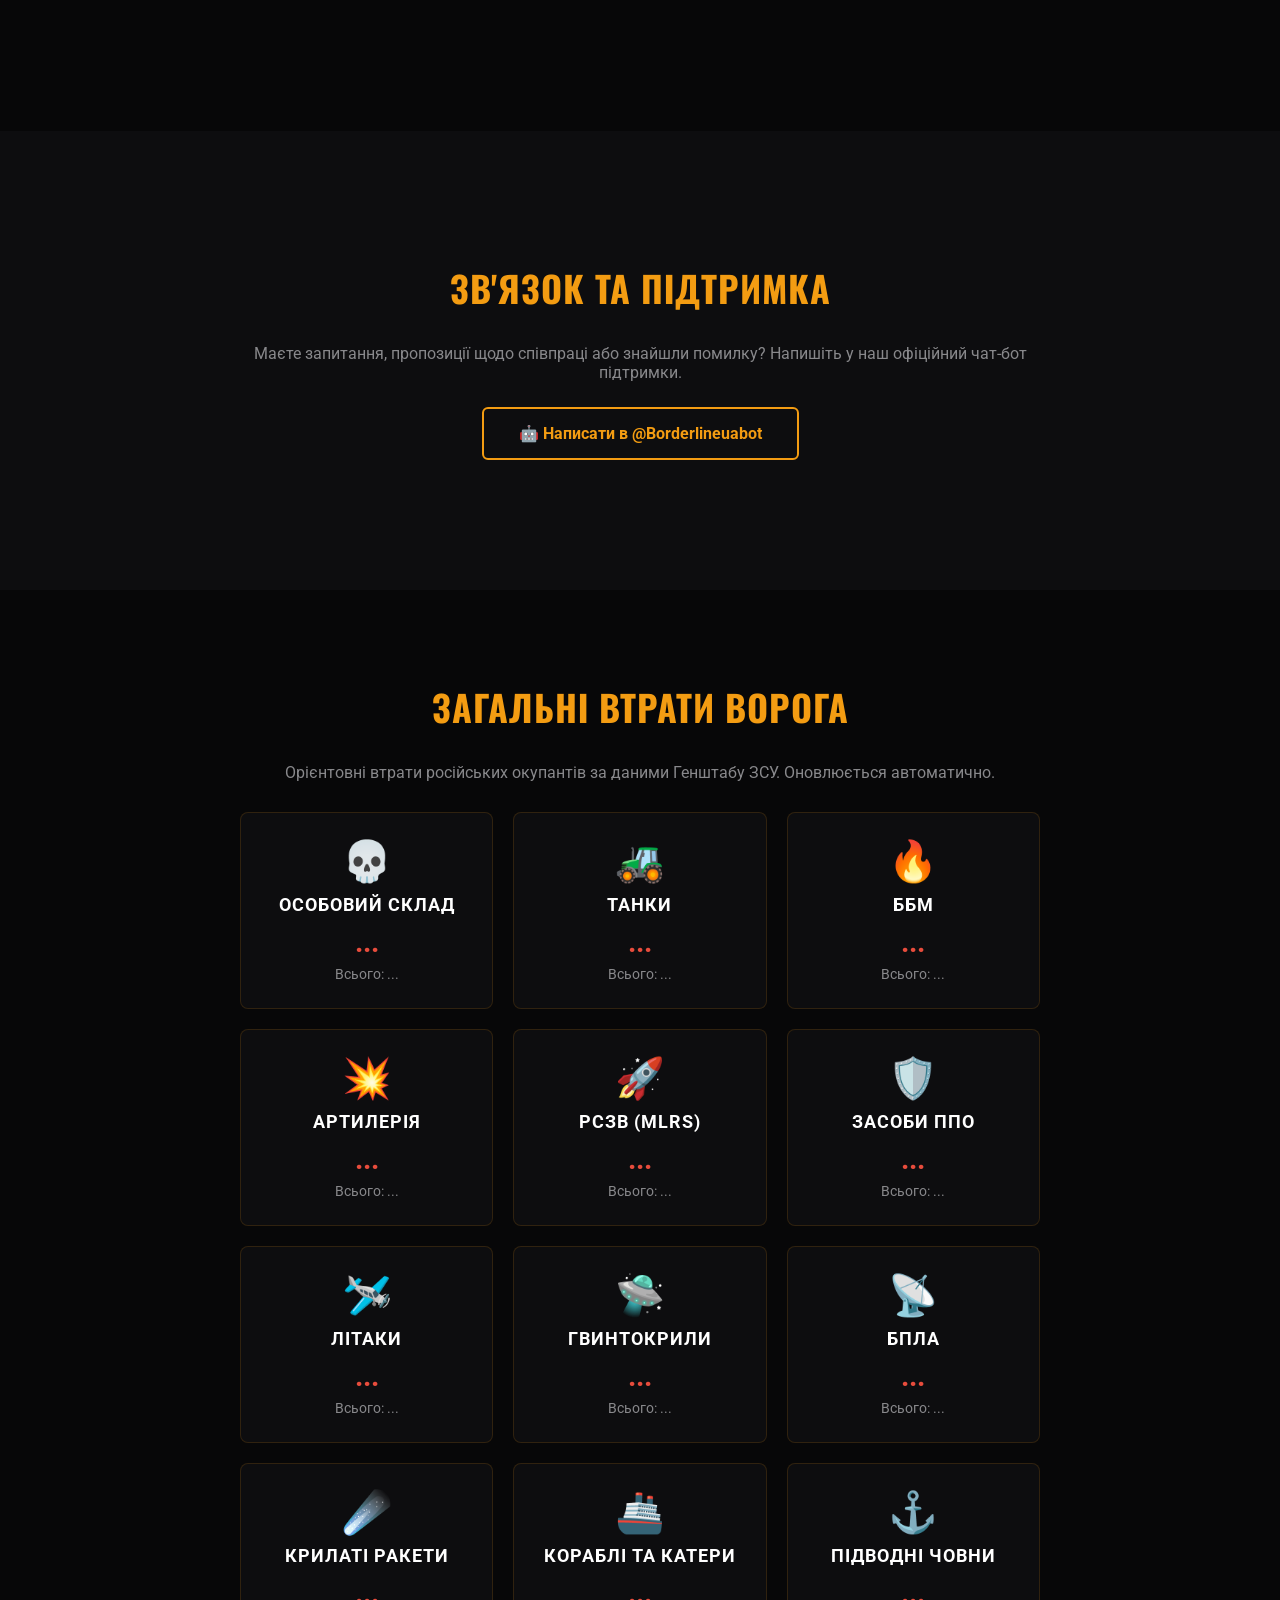
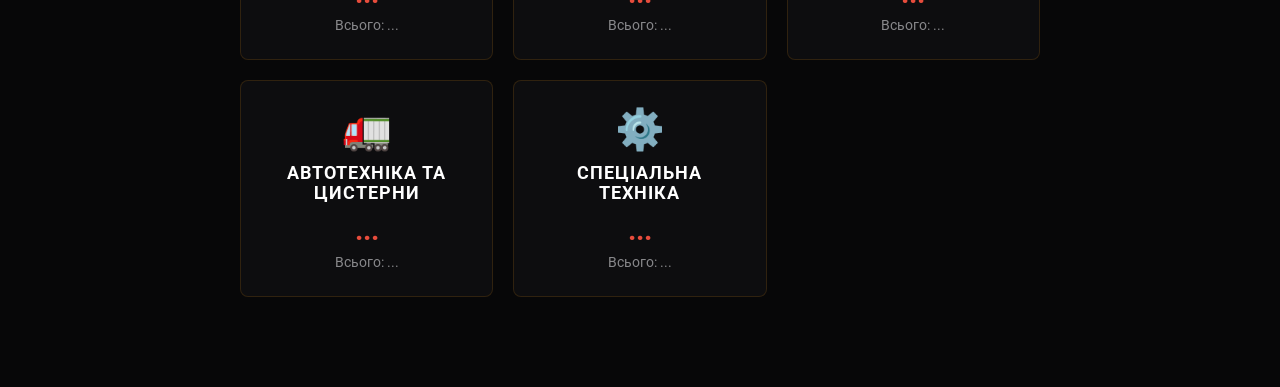
==== commit 6c088949: "Add files via upload" ====
--- a/index.html
+++ b/index.html
@@ -105,6 +105,7 @@
             <a href="https://t.me/Borderlineuabot" target="_blank" class="bot-btn">🤖 Написати в @Borderlineuabot</a>
         </div>
     </section>
+  <!-- РОЗДІЛ: ВТРАТИ ВОРОГА -->
     <section class="section-block dark-bg" id="losses">
         <div class="container">
             <h2>ЗАГАЛЬНІ ВТРАТИ ВОРОГА</h2>
@@ -176,7 +177,7 @@
                     <h3>Кораблі та катери</h3>
                     <p class="loss-number" id="loss-warships-change">...</p>
                     <span class="loss-total" id="loss-warships-total">Всього: ...</span>
-                    </div>
+                </div>
                 <div class="loss-card">
                     <span class="loss-icon">⚓</span>
                     <h3>Підводні човни</h3>
@@ -199,16 +200,18 @@
         </div>
     </section>
 
+    <!-- Автономний скрипт з виправленими косими дужками -->
     <script>
         async function fetchLosses() {
             try {
                 const response = await fetch('https://russianwarship.rip/api/v1/statistics/latest');
+                if (!response.ok) throw new Error('API Error');
                 const result = await response.json();
                 const data = result.data;
 
                 if (!data) return;
 
-                const formatChange = (val) => val > 0 ? +${val} : 0;
+                const formatChange = (val) => val > 0 ? +${val} : '0';
 
                 document.getElementById('loss-personnel-change').innerText = formatChange(data.increase.personnel_units);
                 document.getElementById('loss-personnel-total').innerText = Всього: ${data.stats.personnel_units.toLocaleString()};
@@ -236,9 +239,9 @@
 
                 document.getElementById('loss-uav-change').innerText = formatChange(data.increase.uav_systems);
                 document.getElementById('loss-uav-total').innerText = Всього: ${data.stats.uav_systems.toLocaleString()};
-
                 document.getElementById('loss-cruise-missiles-change').innerText = formatChange(data.increase.cruise_missiles);
                 document.getElementById('loss-cruise-missiles-total').innerText = Всього: ${data.stats.cruise_missiles.toLocaleString()};
+
                 document.getElementById('loss-warships-change').innerText = formatChange(data.increase.warships_cutters);
                 document.getElementById('loss-warships-total').innerText = Всього: ${data.stats.warships_cutters.toLocaleString()};
 
@@ -252,13 +255,14 @@
                 document.getElementById('loss-special-equipment-total').innerText = Всього: ${data.stats.special_equipment.toLocaleString()};
             } catch (error) {
                 console.error("Помилка завантаження статистики втрат:", error);
+                const numbers = document.querySelectorAll('.loss-number');
+                numbers.forEach(el => el.innerText = "Error");
             }
         }
 
         window.addEventListener('DOMContentLoaded', fetchLosses);
         setInterval(fetchLosses, 600000);
     </script>
-
     <!-- Скрипти -->
     <script>
         function updateKyivTime() {
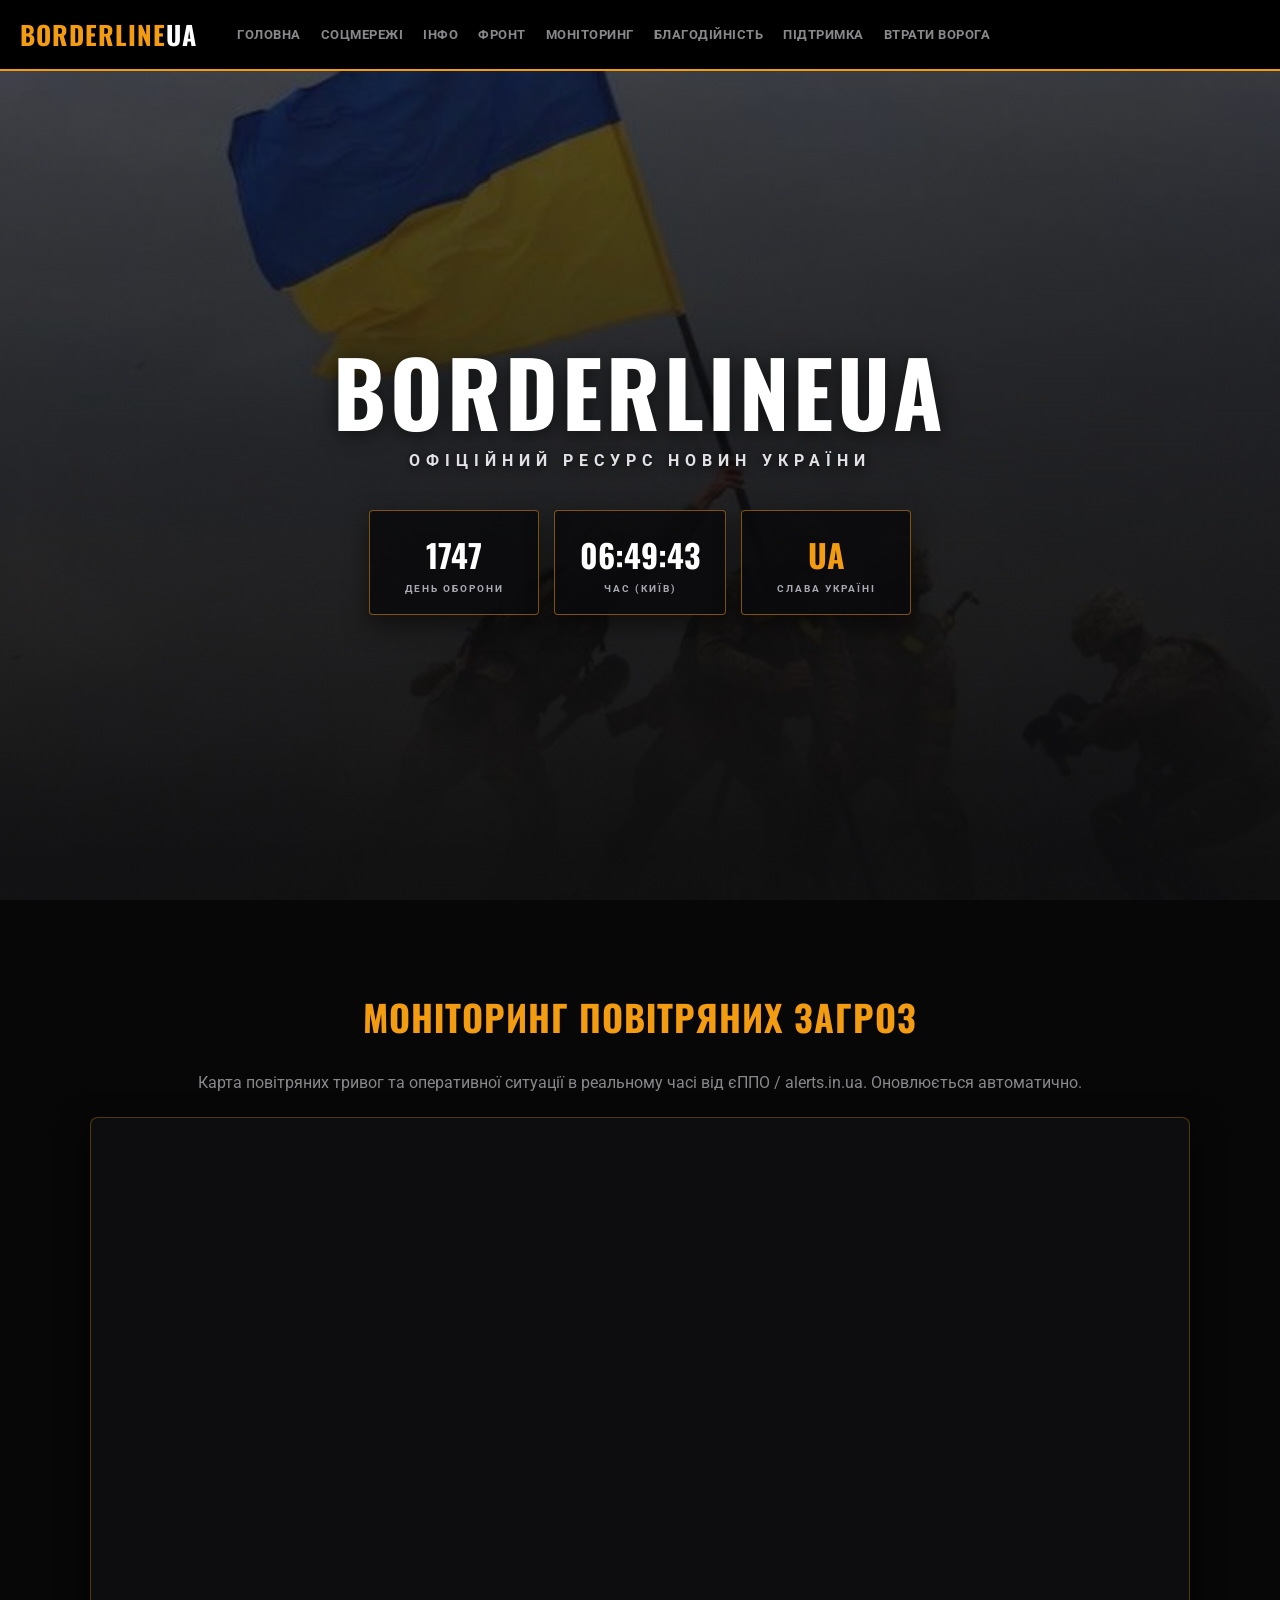
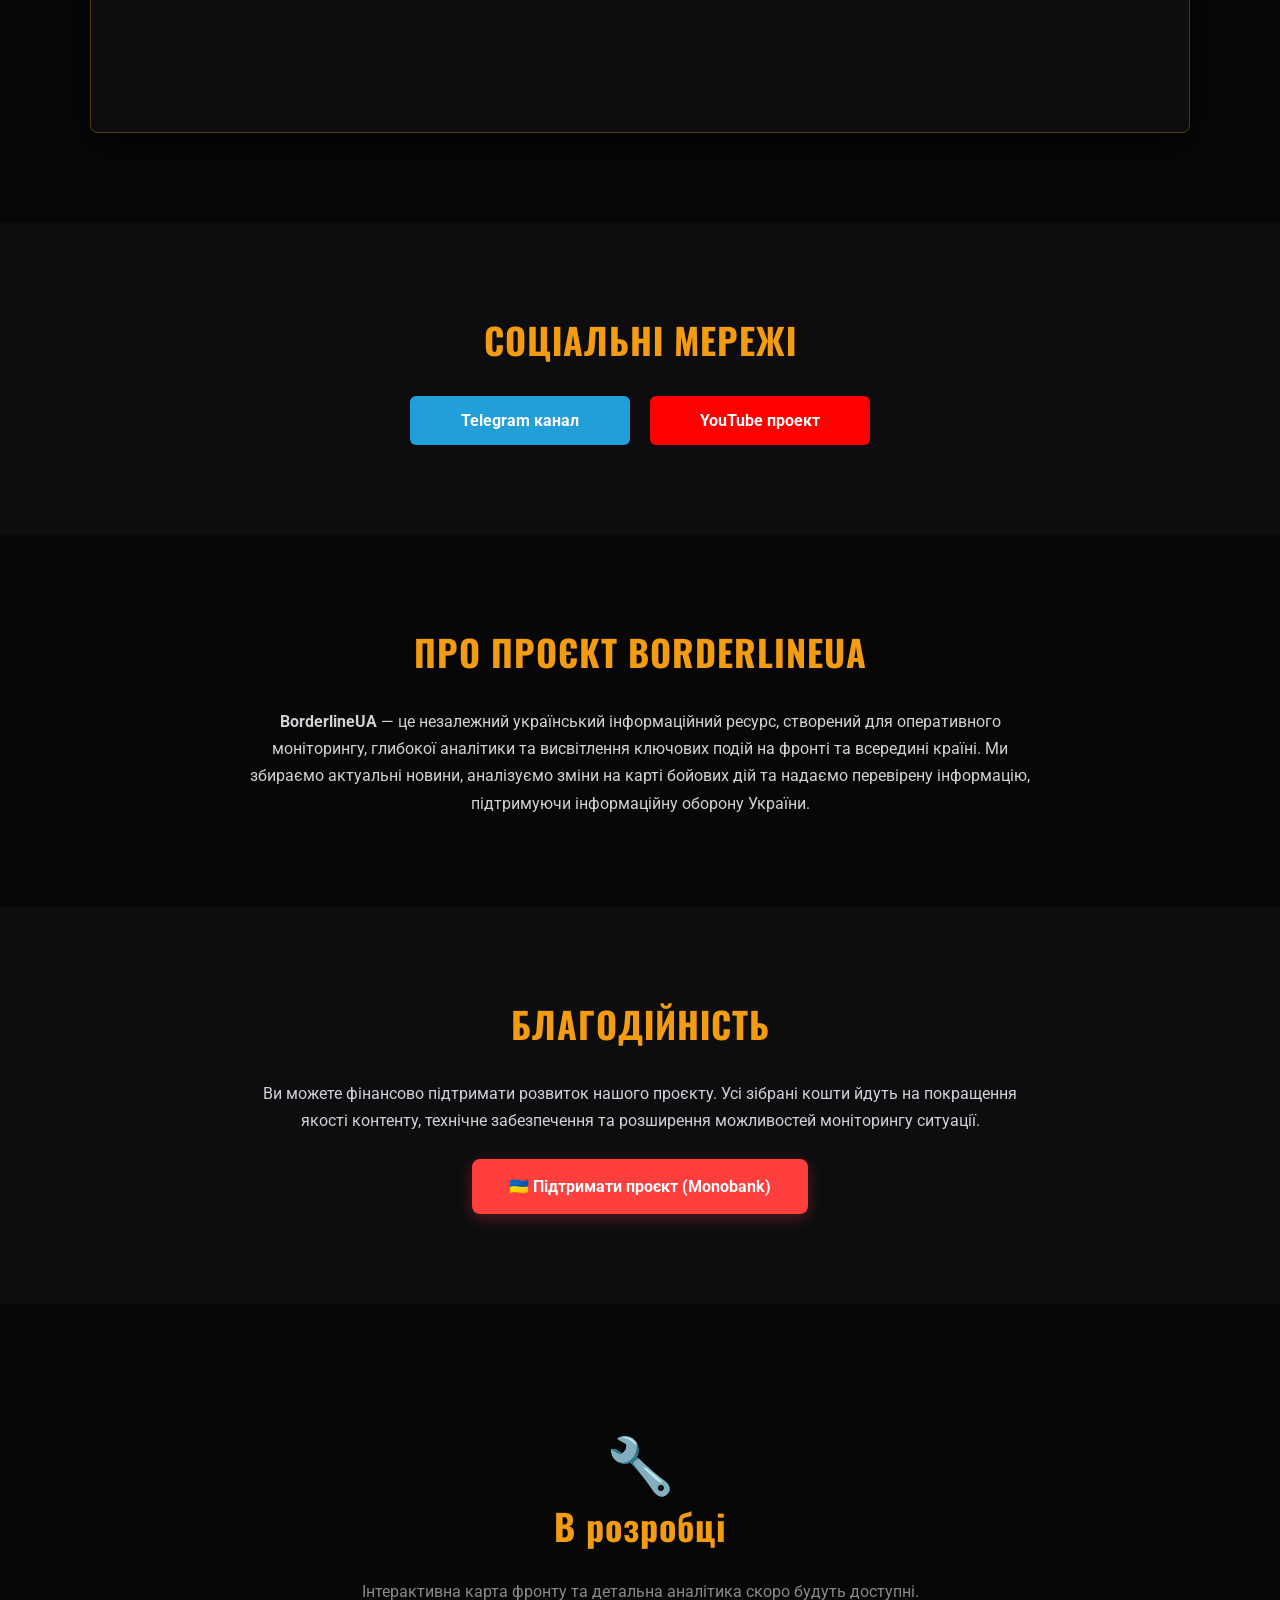
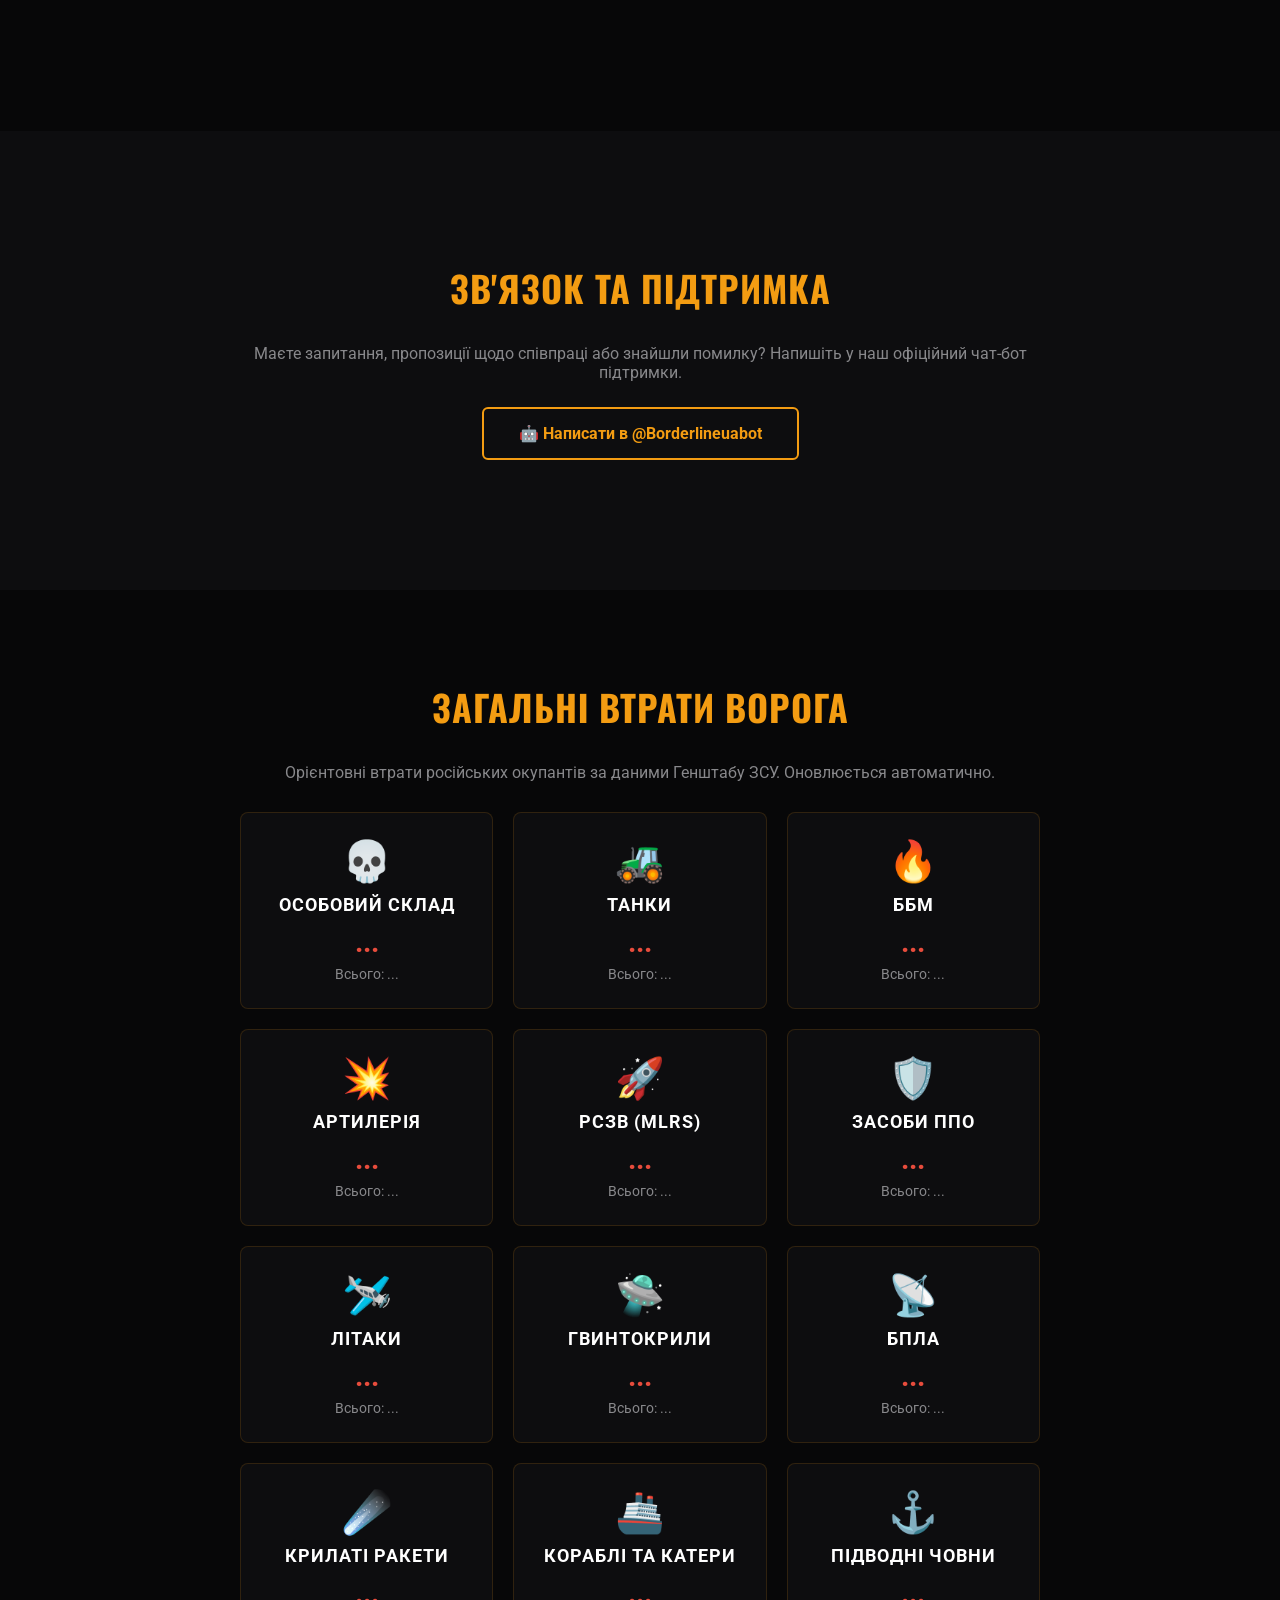
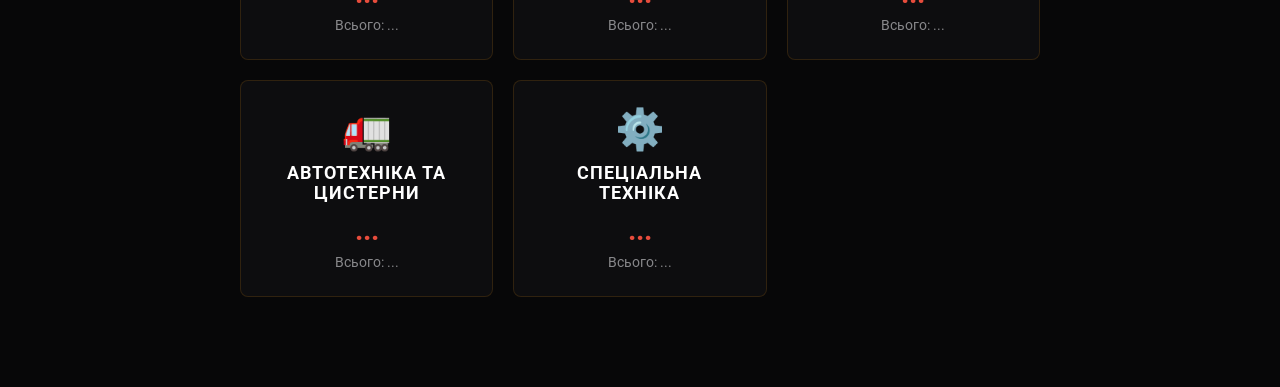
==== commit 6ba2deeb: "Add files via upload" ====
--- a/index.html
+++ b/index.html
@@ -106,7 +106,9 @@
         </div>
     </section>
   <!-- РОЗДІЛ: ВТРАТИ ВОРОГА -->
-    <section class="section-block dark-bg" id="losses">
+    <!-- РОЗДІЛ: ВТРАТИ ВОРОГА -->
+  <!-- РОЗДІЛ: ВТРАТИ ВОРОГА -->
+<section class="section-block dark-bg" id="losses">
         <div class="container">
             <h2>ЗАГАЛЬНІ ВТРАТИ ВОРОГА</h2>
             <p style="margin-bottom: 30px; color: #88888b;">Орієнтовні втрати російських окупантів за даними Генштабу ЗСУ. Оновлюється автоматично.</p>
@@ -177,7 +179,7 @@
                     <h3>Кораблі та катери</h3>
                     <p class="loss-number" id="loss-warships-change">...</p>
                     <span class="loss-total" id="loss-warships-total">Всього: ...</span>
-                </div>
+                    </div>
                 <div class="loss-card">
                     <span class="loss-icon">⚓</span>
                     <h3>Підводні човни</h3>
@@ -200,66 +202,44 @@
         </div>
     </section>
 
-    <!-- Автономний скрипт з виправленими косими дужками -->
     <script>
         async function fetchLosses() {
             try {
-                const response = await fetch('https://russianwarship.rip/api/v1/statistics/latest');
-                if (!response.ok) throw new Error('API Error');
-                const result = await response.json();
-                const data = result.data;
-
-                if (!data) return;
-
-                const formatChange = (val) => val > 0 ? +${val} : '0';
-
-                document.getElementById('loss-personnel-change').innerText = formatChange(data.increase.personnel_units);
-                document.getElementById('loss-personnel-total').innerText = Всього: ${data.stats.personnel_units.toLocaleString()};
-
-                document.getElementById('loss-tanks-change').innerText = formatChange(data.increase.tanks);
-                document.getElementById('loss-tanks-total').innerText = Всього: ${data.stats.tanks.toLocaleString()};
-
-                document.getElementById('loss-apv-change').innerText = formatChange(data.increase.armoured_fighting_vehicles);
-                document.getElementById('loss-apv-total').innerText = Всього: ${data.stats.armoured_fighting_vehicles.toLocaleString()};
-
-                document.getElementById('loss-artillery-change').innerText = formatChange(data.increase.artillery_systems);
-                document.getElementById('loss-artillery-total').innerText = Всього: ${data.stats.artillery_systems.toLocaleString()};
-
-                document.getElementById('loss-mlrs-change').innerText = formatChange(data.increase.mlrs);
-                document.getElementById('loss-mlrs-total').innerText = Всього: ${data.stats.mlrs.toLocaleString()};
-
-                document.getElementById('loss-anti-aircraft-change').innerText = formatChange(data.increase.anti_aircraft_warfare_systems);
-                document.getElementById('loss-anti-aircraft-total').innerText = Всього: ${data.stats.anti_aircraft_warfare_systems.toLocaleString()};
-
-                document.getElementById('loss-aircraft-change').innerText = formatChange(data.increase.planes);
-                document.getElementById('loss-aircraft-total').innerText = Всього: ${data.stats.planes.toLocaleString()};
-
-                document.getElementById('loss-helicopters-change').innerText = formatChange(data.increase.helicopters);
-                document.getElementById('loss-helicopters-total').innerText = Всього: ${data.stats.helicopters.toLocaleString()};
-
-                document.getElementById('loss-uav-change').innerText = formatChange(data.increase.uav_systems);
-                document.getElementById('loss-uav-total').innerText = Всього: ${data.stats.uav_systems.toLocaleString()};
-                document.getElementById('loss-cruise-missiles-change').innerText = formatChange(data.increase.cruise_missiles);
-                document.getElementById('loss-cruise-missiles-total').innerText = Всього: ${data.stats.cruise_missiles.toLocaleString()};
-
-                document.getElementById('loss-warships-change').innerText = formatChange(data.increase.warships_cutters);
-                document.getElementById('loss-warships-total').innerText = Всього: ${data.stats.warships_cutters.toLocaleString()};
-
-                document.getElementById('loss-submarines-change').innerText = formatChange(data.increase.submarines);
-                document.getElementById('loss-submarines-total').innerText = Всього: ${data.stats.submarines.toLocaleString()};
-
-                document.getElementById('loss-vehicles-change').innerText = formatChange(data.increase.vehicles_and_fuel_tanks);
-                document.getElementById('loss-vehicles-total').innerText = Всього: ${data.stats.vehicles_and_fuel_tanks.toLocaleString()};
-
-                document.getElementById('loss-special-equipment-change').innerText = formatChange(data.increase.special_equipment);
-                document.getElementById('loss-special-equipment-total').innerText = Всього: ${data.stats.special_equipment.toLocaleString()};
-            } catch (error) {
-                console.error("Помилка завантаження статистики втрат:", error);
-                const numbers = document.querySelectorAll('.loss-number');
-                numbers.forEach(el => el.innerText = "Error");
+                // Прямий запит до стабільного дзеркала API
+                var response = await fetch('https://war-api.vercel.app/api/statistics/latest');
+                var result = await response.json();
+                var data = result.data;
+
+                if (data) {
+                    // Функція безпечного виведення значень
+                    var setStat = function(changeId, totalId, changeVal, totalVal) {
+                        var cEl = document.getElementById(changeId);
+                        var tEl = document.getElementById(totalId);
+                        if (cEl) cEl.innerText = changeVal > 0 ? "+" + changeVal : "0";
+                        if (tEl) tEl.innerText = "Всього: " + totalVal.toLocaleString('uk-UA');
+                    };
+
+                    // Заповнюємо кожну картку індивідуально
+                    setStat('loss-personnel-change', 'loss-personnel-total', data.increase.personnel_units, data.stats.personnel_units);
+                    setStat('loss-tanks-change', 'loss-tanks-total', data.increase.tanks, data.stats.tanks);
+                    setStat('loss-apv-change', 'loss-apv-total', data.increase.armoured_fighting_vehicles, data.stats.armoured_fighting_vehicles);
+                    setStat('loss-artillery-change', 'loss-artillery-total', data.increase.artillery_systems, data.stats.artillery_systems);
+                    setStat('loss-mlrs-change', 'loss-mlrs-total', data.increase.mlrs, data.stats.mlrs);
+                    setStat('loss-anti-aircraft-change', 'loss-anti-aircraft-total', data.increase.anti_aircraft_warfare_systems, data.stats.anti_aircraft_warfare_systems);
+                    setStat('loss-aircraft-change', 'loss-aircraft-total', data.increase.planes, data.stats.planes);
+                    setStat('loss-helicopters-change', 'loss-helicopters-total', data.increase.helicopters, data.stats.helicopters);
+                    setStat('loss-uav-change', 'loss-uav-total', data.increase.uav_systems, data.stats.uav_systems);
+                    setStat('loss-cruise-missiles-change', 'loss-cruise-missiles-total', data.increase.cruise_missiles, data.stats.cruise_missiles);
+                    setStat('loss-warships-change', 'loss-warships-total', data.increase.warships_cutters, data.stats.warships_cutters);
+                    setStat('loss-submarines-change', 'loss-submarines-total', data.increase.submarines, data.stats.submarines);
+                    setStat('loss-vehicles-change', 'loss-vehicles-total', data.increase.vehicles_and_fuel_tanks, data.stats.vehicles_and_fuel_tanks);
+                    setStat('loss-special-equipment-change', 'loss-special-equipment-total', data.increase.special_equipment, data.stats.special_equipment);
+                }
+            } catch (e) {
+                console.log("Помилка завантаження даних:", e);
             }
         }
-
+        // Запуск відразу та автооновлення кожні 10 хвилин
         window.addEventListener('DOMContentLoaded', fetchLosses);
         setInterval(fetchLosses, 600000);
     </script>
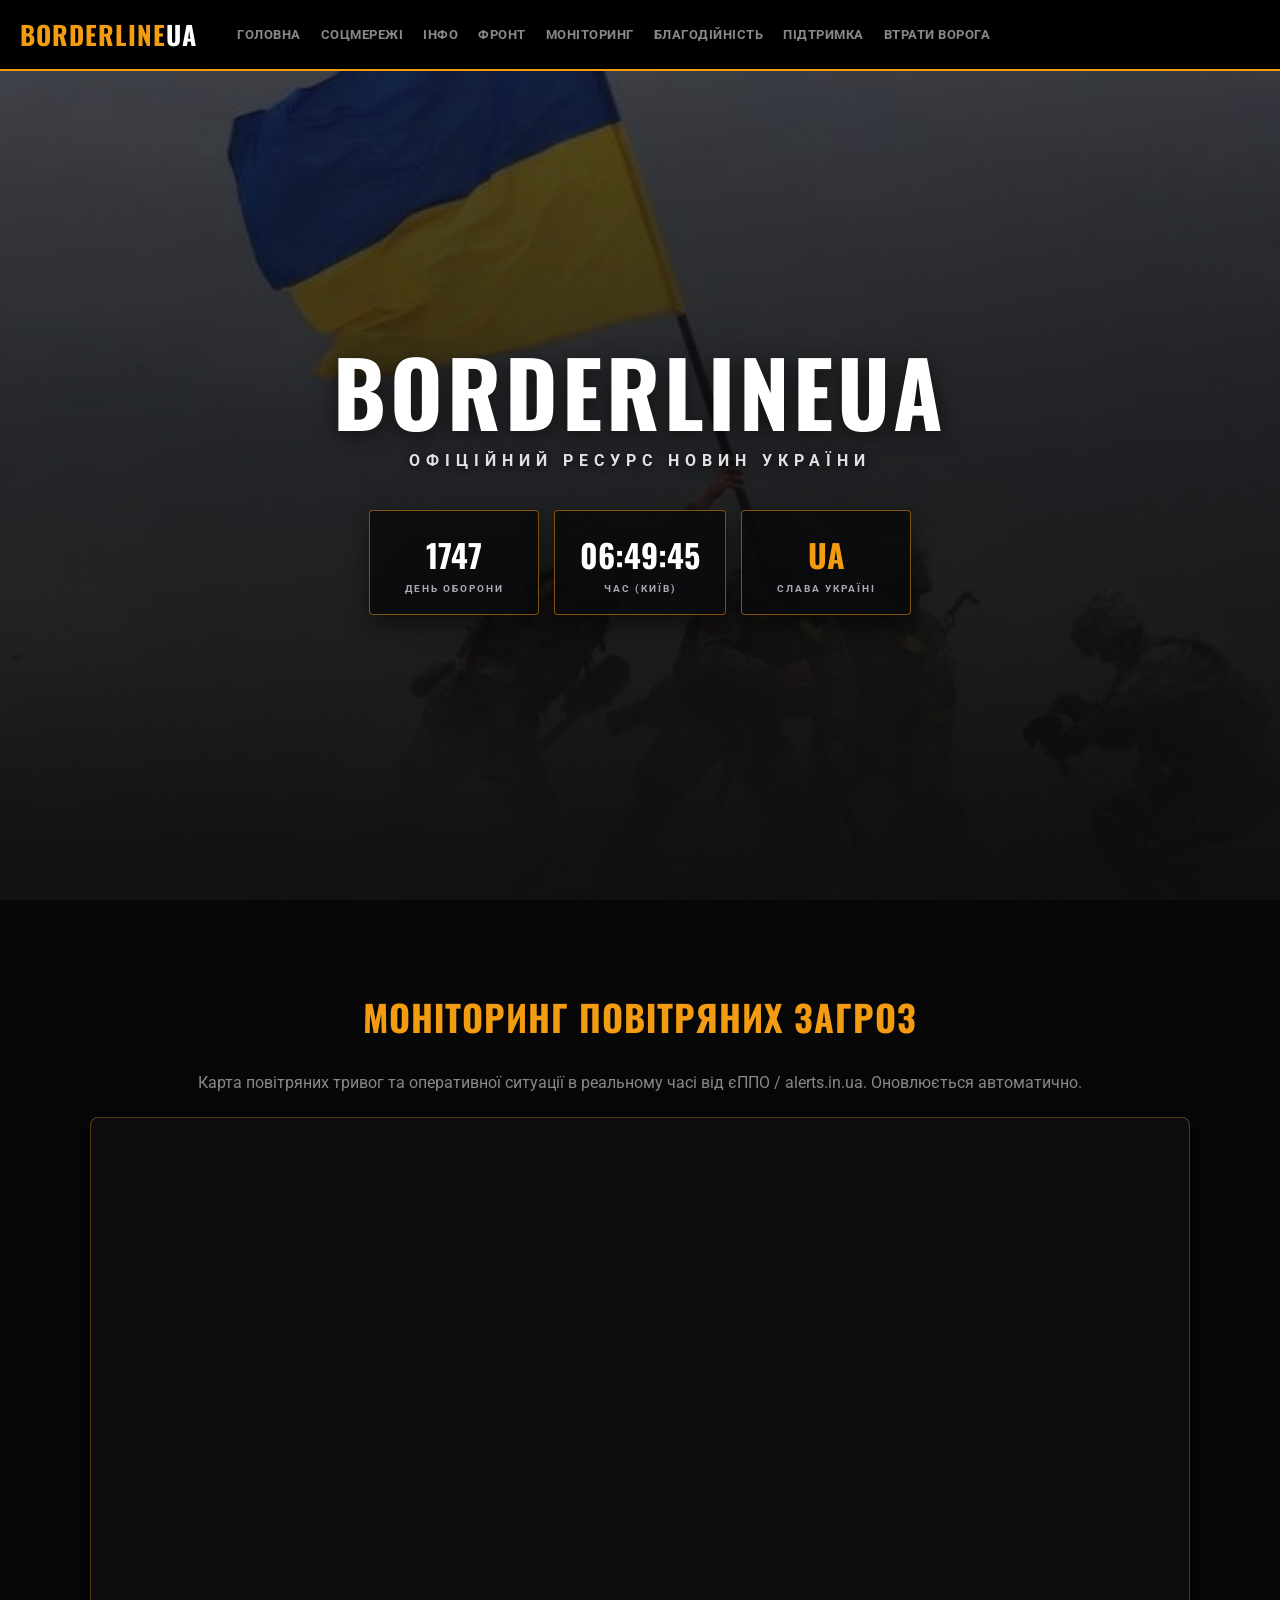
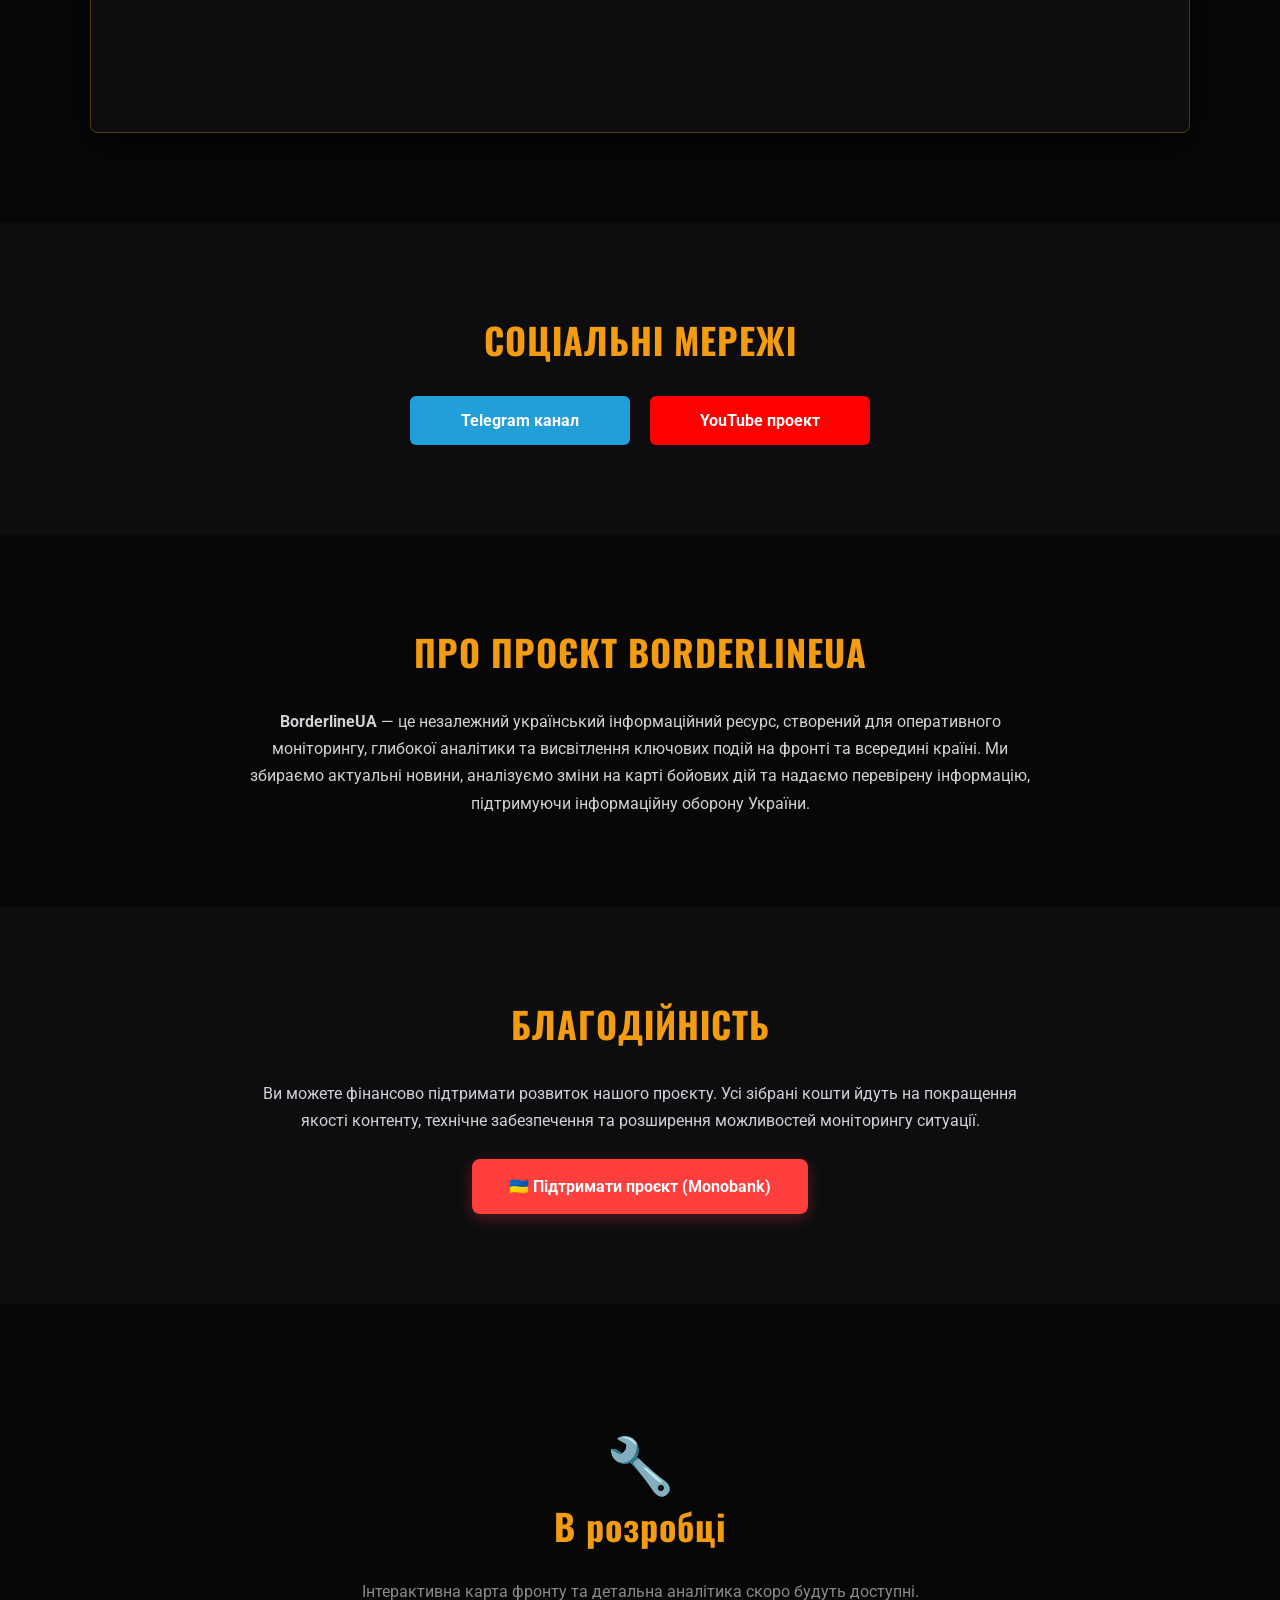
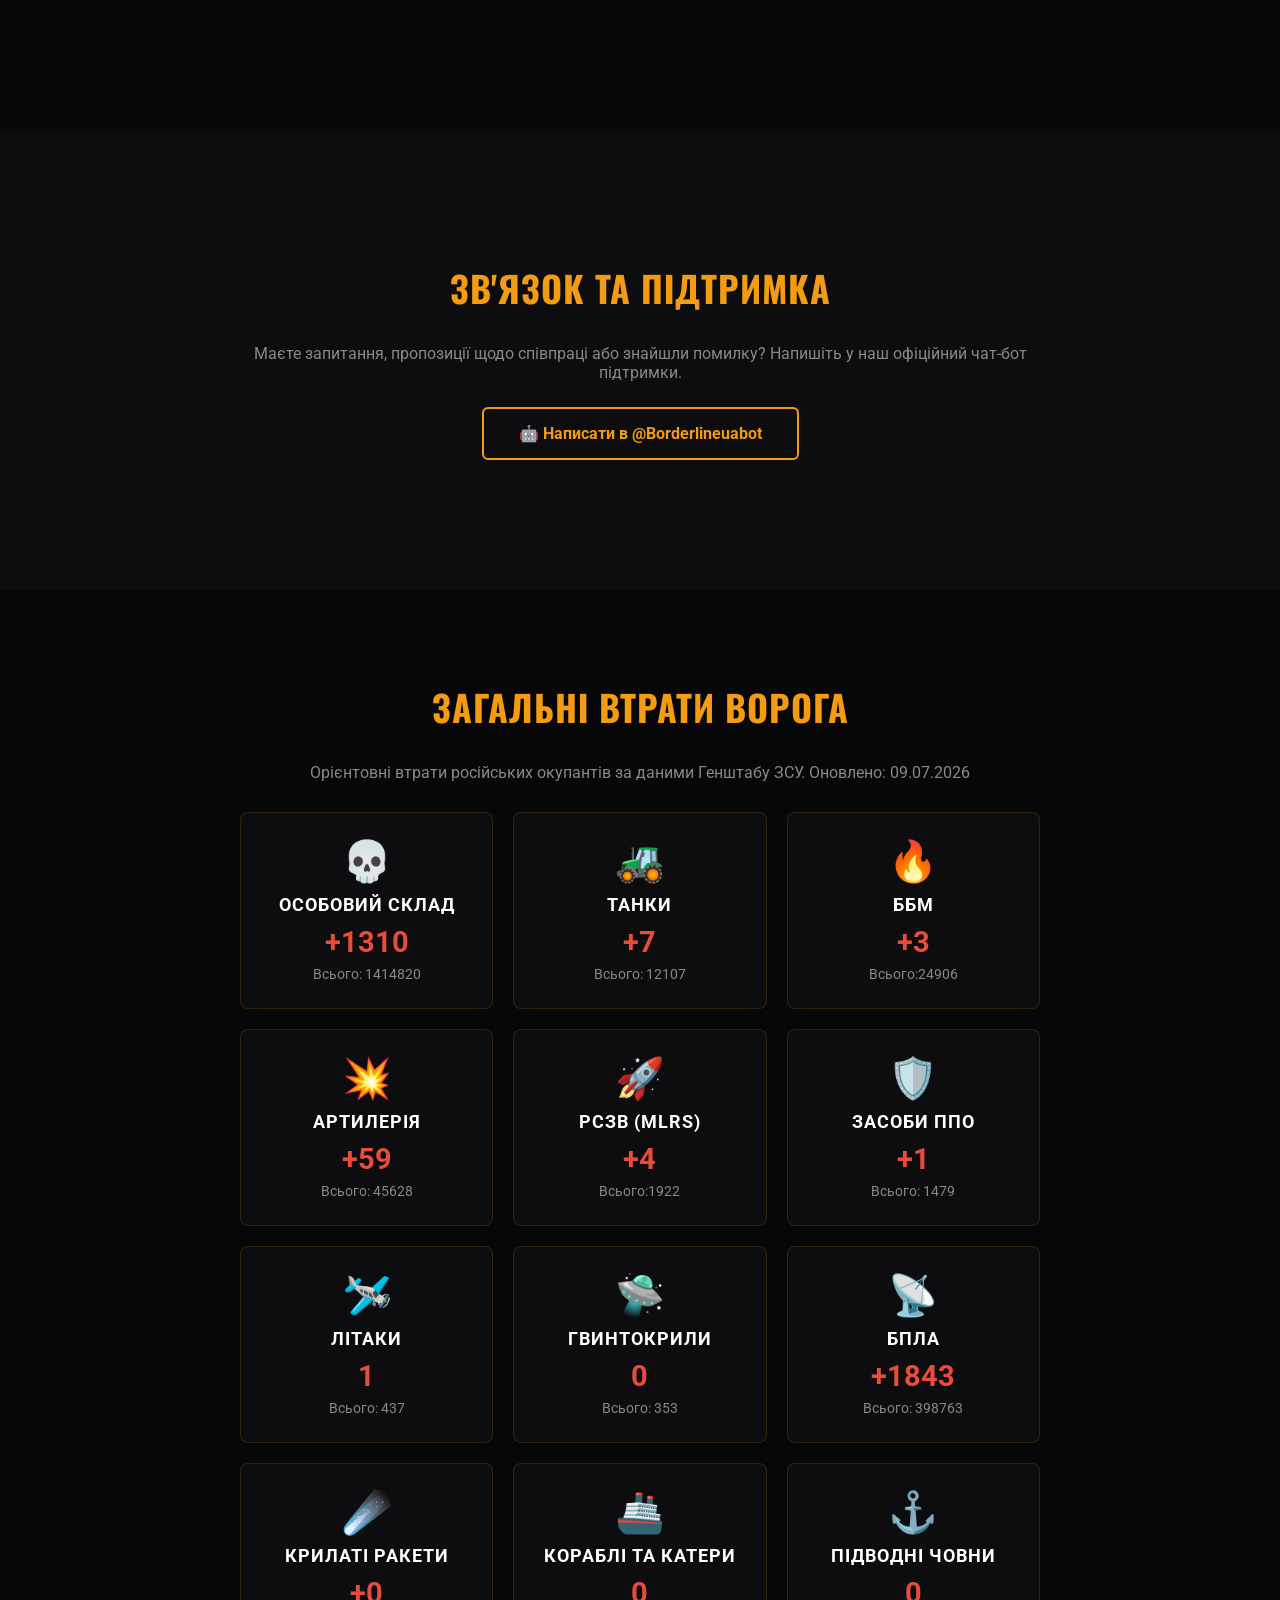
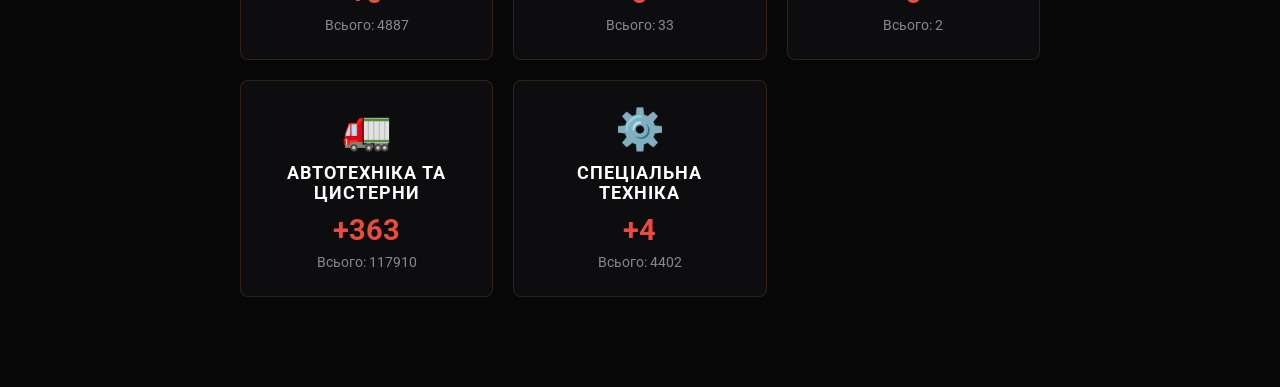
==== commit 2e39ec0c: "Add files via upload" ====
--- a/index.html
+++ b/index.html
@@ -111,138 +111,109 @@
 <section class="section-block dark-bg" id="losses">
         <div class="container">
             <h2>ЗАГАЛЬНІ ВТРАТИ ВОРОГА</h2>
-            <p style="margin-bottom: 30px; color: #88888b;">Орієнтовні втрати російських окупантів за даними Генштабу ЗСУ. Оновлюється автоматично.</p>
+            <p style="margin-bottom: 30px; color: #88888b;">Орієнтовні втрати російських окупантів за даними Генштабу ЗСУ. Оновлено: 09.07.2026</p>
             
             <div class="losses-grid">
                 <div class="loss-card">
                     <span class="loss-icon">💀</span>
                     <h3>Особовий склад</h3>
-                    <p class="loss-number" id="loss-personnel-change">...</p>
-                    <span class="loss-total" id="loss-personnel-total">Всього: ...</span>
-                </div>
+                    <p class="loss-number">+1310</p>
+                    <span class="loss-total">Всього: 1414820</span>
+                </div>
+
                 <div class="loss-card">
                     <span class="loss-icon">🚜</span>
                     <h3>Танки</h3>
-                    <p class="loss-number" id="loss-tanks-change">...</p>
-                    <span class="loss-total" id="loss-tanks-total">Всього: ...</span>
-                </div>
+                    <p class="loss-number">+7</p>
+                    <span class="loss-total">Всього: 12107</span>
+                </div>
+
                 <div class="loss-card">
                     <span class="loss-icon">🔥</span>
                     <h3>ББМ</h3>
-                    <p class="loss-number" id="loss-apv-change">...</p>
-                    <span class="loss-total" id="loss-apv-total">Всього: ...</span>
-                </div>
+                    <p class="loss-number">+3</p>
+                    <span class="loss-total">Всього:24906</span>
+                </div>
+
                 <div class="loss-card">
                     <span class="loss-icon">💥</span>
                     <h3>Артилерія</h3>
-                    <p class="loss-number" id="loss-artillery-change">...</p>
-                    <span class="loss-total" id="loss-artillery-total">Всього: ...</span>
-                </div>
+                    <p class="loss-number">+59
+                    </p>
+                    <span class="loss-total">Всього: 45628</span>
+                </div>
+
                 <div class="loss-card">
                     <span class="loss-icon">🚀</span>
                     <h3>РСЗВ (MLRS)</h3>
-                    <p class="loss-number" id="loss-mlrs-change">...</p>
-                    <span class="loss-total" id="loss-mlrs-total">Всього: ...</span>
-                </div>
+                    <p class="loss-number">+4</p>
+                    <span class="loss-total">Всього:1922</span>
+                </div>
+
                 <div class="loss-card">
                     <span class="loss-icon">🛡️</span>
                     <h3>Засоби ППО</h3>
-                    <p class="loss-number" id="loss-anti-aircraft-change">...</p>
-                    <span class="loss-total" id="loss-anti-aircraft-total">Всього: ...</span>
-                </div>
+                    <p class="loss-number">+1</p>
+                    <span class="loss-total">Всього: 1479</span>
+                </div>
+
                 <div class="loss-card">
                     <span class="loss-icon">🛩️</span>
                     <h3>Літаки</h3>
-                    <p class="loss-number" id="loss-aircraft-change">...</p>
-                    <span class="loss-total" id="loss-aircraft-total">Всього: ...</span>
-                </div>
+                    <p class="loss-number">1</p>
+                    <span class="loss-total">Всього: 437</span>
+                </div>
+
                 <div class="loss-card">
                     <span class="loss-icon">🛸</span>
                     <h3>Гвинтокрили</h3>
-                    <p class="loss-number" id="loss-helicopters-change">...</p>
-                    <span class="loss-total" id="loss-helicopters-total">Всього: ...</span>
-                </div>
+                    <p class="loss-number">0</p>
+                    <span class="loss-total">Всього: 353</span>
+                </div>
+
                 <div class="loss-card">
                     <span class="loss-icon">📡</span>
                     <h3>БПЛА</h3>
-                    <p class="loss-number" id="loss-uav-change">...</p>
-                    <span class="loss-total" id="loss-uav-total">Всього: ...</span>
-                </div>
+                    <p class="loss-number">+1843</p>
+                    <span class="loss-total">Всього: 398763</span>
+                </div>
+
                 <div class="loss-card">
                     <span class="loss-icon">☄️</span>
                     <h3>Крилаті ракети</h3>
-                    <p class="loss-number" id="loss-cruise-missiles-change">...</p>
-                    <span class="loss-total" id="loss-cruise-missiles-total">Всього: ...</span>
-                </div>
+                    <p class="loss-number">+0</p>
+                    <span class="loss-total">Всього: 4887</span>
+                </div>
+
                 <div class="loss-card">
                     <span class="loss-icon">🚢</span>
                     <h3>Кораблі та катери</h3>
-                    <p class="loss-number" id="loss-warships-change">...</p>
-                    <span class="loss-total" id="loss-warships-total">Всього: ...</span>
-                    </div>
+                    <p class="loss-number">0</p>
+                    <span class="loss-total">Всього: 33</span>
+                </div>
+
                 <div class="loss-card">
                     <span class="loss-icon">⚓</span>
                     <h3>Підводні човни</h3>
-                    <p class="loss-number" id="loss-submarines-change">...</p>
-                    <span class="loss-total" id="loss-submarines-total">Всього: ...</span>
-                </div>
+                    <p class="loss-number">0</p>
+                    <span class="loss-total">Всього: 2</span>
+                </div>
+
                 <div class="loss-card">
                     <span class="loss-icon">🚛</span>
                     <h3>Автотехніка та цистерни</h3>
-                    <p class="loss-number" id="loss-vehicles-change">...</p>
-                    <span class="loss-total" id="loss-vehicles-total">Всього: ...</span>
+                    <p class="loss-number">+363</p>
+                    <span class="loss-total">Всього: 117910</span>
                 </div>
                 <div class="loss-card">
                     <span class="loss-icon">⚙️</span>
                     <h3>Спеціальна техніка</h3>
-                    <p class="loss-number" id="loss-special-equipment-change">...</p>
-                    <span class="loss-total" id="loss-special-equipment-total">Всього: ...</span>
-                </div>
-            </div>
-        </div>
-    </section>
-
-    <script>
-        async function fetchLosses() {
-            try {
-                // Прямий запит до стабільного дзеркала API
-                var response = await fetch('https://war-api.vercel.app/api/statistics/latest');
-                var result = await response.json();
-                var data = result.data;
-
-                if (data) {
-                    // Функція безпечного виведення значень
-                    var setStat = function(changeId, totalId, changeVal, totalVal) {
-                        var cEl = document.getElementById(changeId);
-                        var tEl = document.getElementById(totalId);
-                        if (cEl) cEl.innerText = changeVal > 0 ? "+" + changeVal : "0";
-                        if (tEl) tEl.innerText = "Всього: " + totalVal.toLocaleString('uk-UA');
-                    };
-
-                    // Заповнюємо кожну картку індивідуально
-                    setStat('loss-personnel-change', 'loss-personnel-total', data.increase.personnel_units, data.stats.personnel_units);
-                    setStat('loss-tanks-change', 'loss-tanks-total', data.increase.tanks, data.stats.tanks);
-                    setStat('loss-apv-change', 'loss-apv-total', data.increase.armoured_fighting_vehicles, data.stats.armoured_fighting_vehicles);
-                    setStat('loss-artillery-change', 'loss-artillery-total', data.increase.artillery_systems, data.stats.artillery_systems);
-                    setStat('loss-mlrs-change', 'loss-mlrs-total', data.increase.mlrs, data.stats.mlrs);
-                    setStat('loss-anti-aircraft-change', 'loss-anti-aircraft-total', data.increase.anti_aircraft_warfare_systems, data.stats.anti_aircraft_warfare_systems);
-                    setStat('loss-aircraft-change', 'loss-aircraft-total', data.increase.planes, data.stats.planes);
-                    setStat('loss-helicopters-change', 'loss-helicopters-total', data.increase.helicopters, data.stats.helicopters);
-                    setStat('loss-uav-change', 'loss-uav-total', data.increase.uav_systems, data.stats.uav_systems);
-                    setStat('loss-cruise-missiles-change', 'loss-cruise-missiles-total', data.increase.cruise_missiles, data.stats.cruise_missiles);
-                    setStat('loss-warships-change', 'loss-warships-total', data.increase.warships_cutters, data.stats.warships_cutters);
-                    setStat('loss-submarines-change', 'loss-submarines-total', data.increase.submarines, data.stats.submarines);
-                    setStat('loss-vehicles-change', 'loss-vehicles-total', data.increase.vehicles_and_fuel_tanks, data.stats.vehicles_and_fuel_tanks);
-                    setStat('loss-special-equipment-change', 'loss-special-equipment-total', data.increase.special_equipment, data.stats.special_equipment);
-                }
-            } catch (e) {
-                console.log("Помилка завантаження даних:", e);
-            }
-        }
-        // Запуск відразу та автооновлення кожні 10 хвилин
-        window.addEventListener('DOMContentLoaded', fetchLosses);
-        setInterval(fetchLosses, 600000);
-    </script>
+                    <p class="loss-number">+4</p>
+                    <span class="loss-total">Всього: 4402</span>
+                </div>
+            </div>
+        </div>
+    </section>
     <!-- Скрипти -->
     <script>
         function updateKyivTime() {
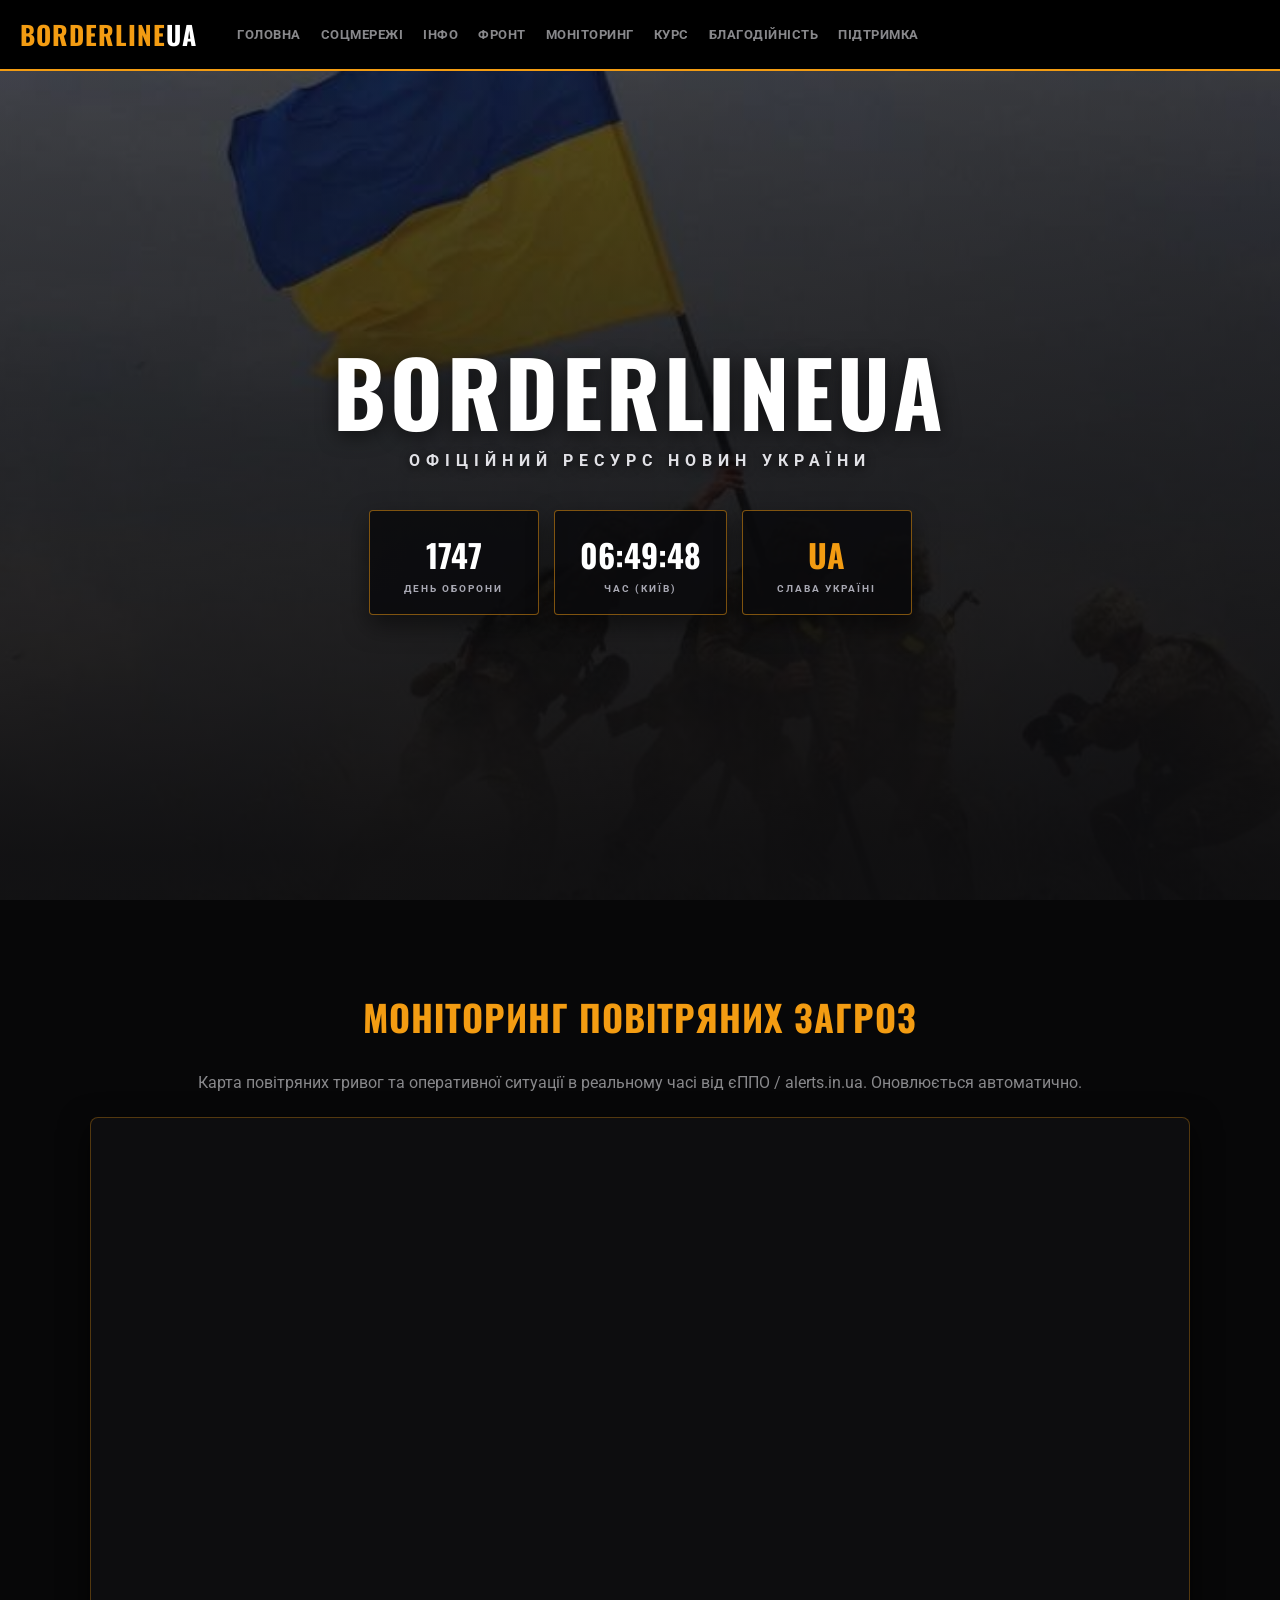
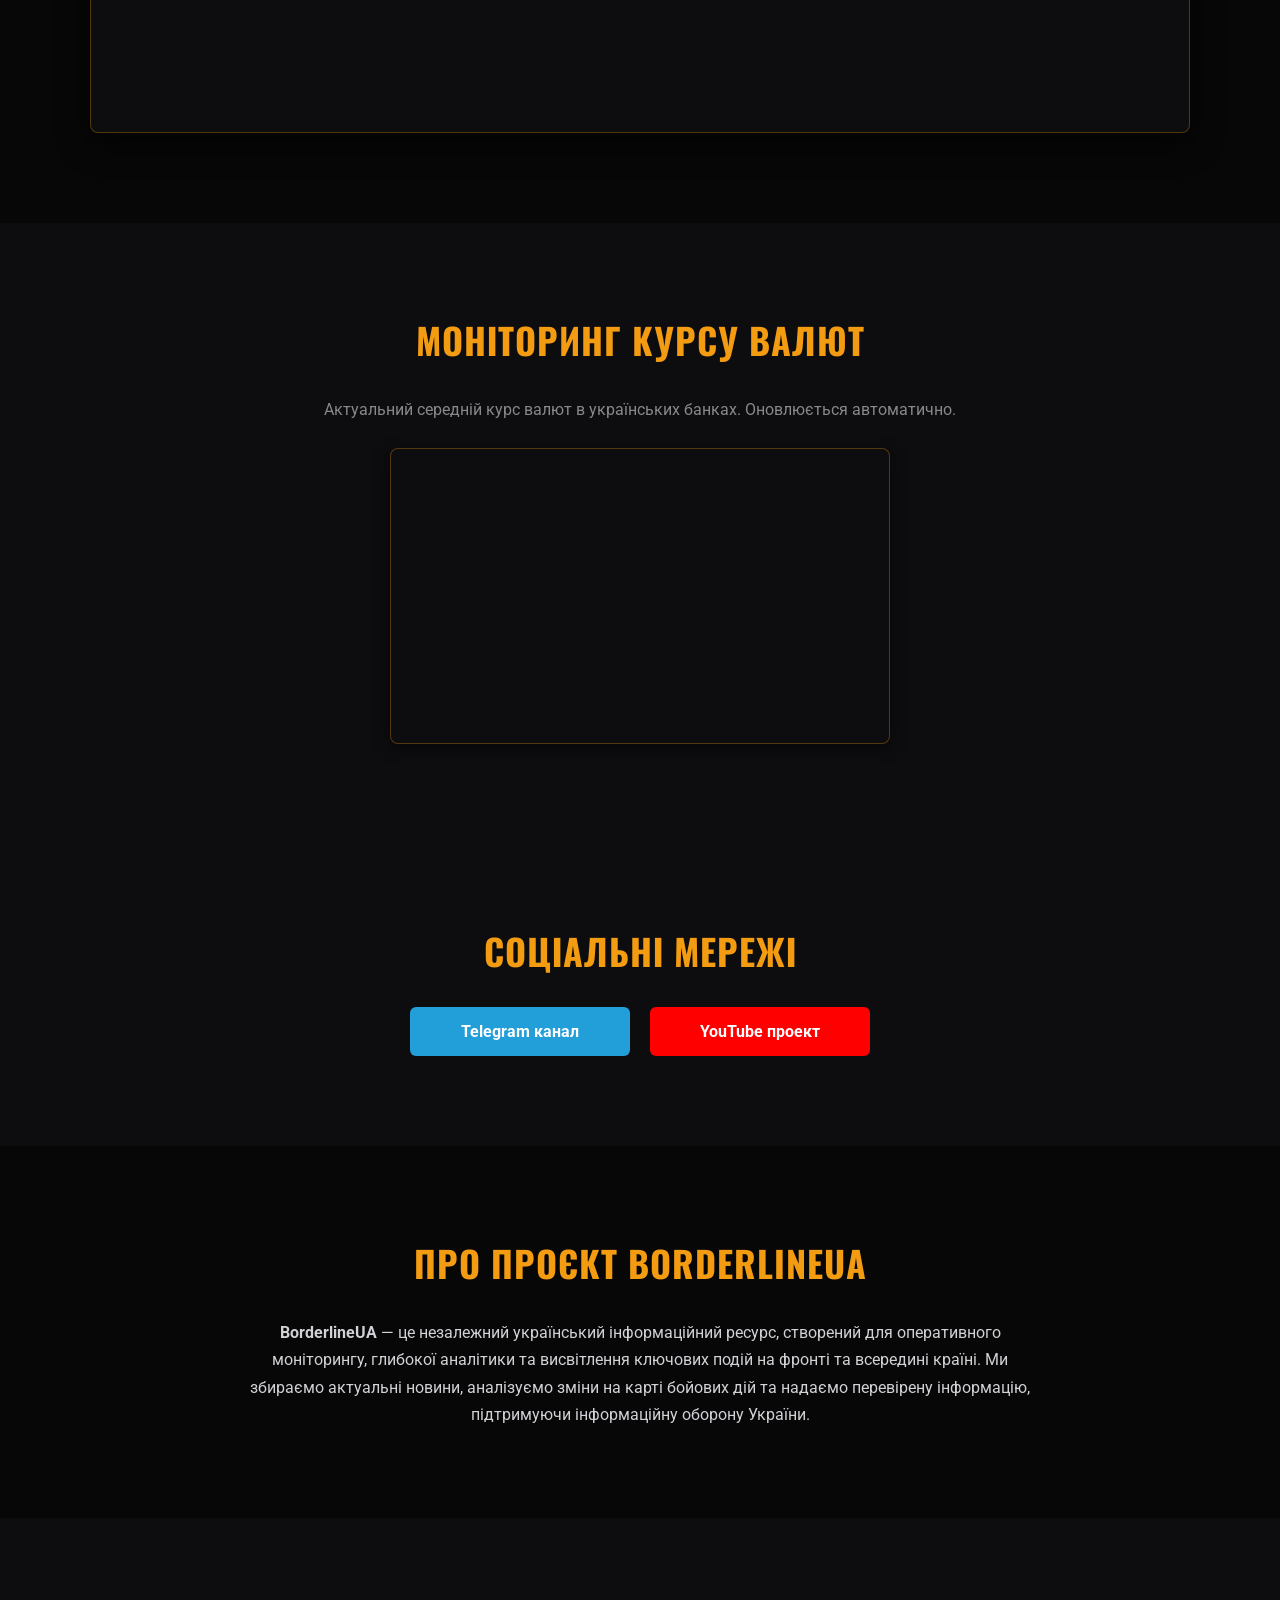
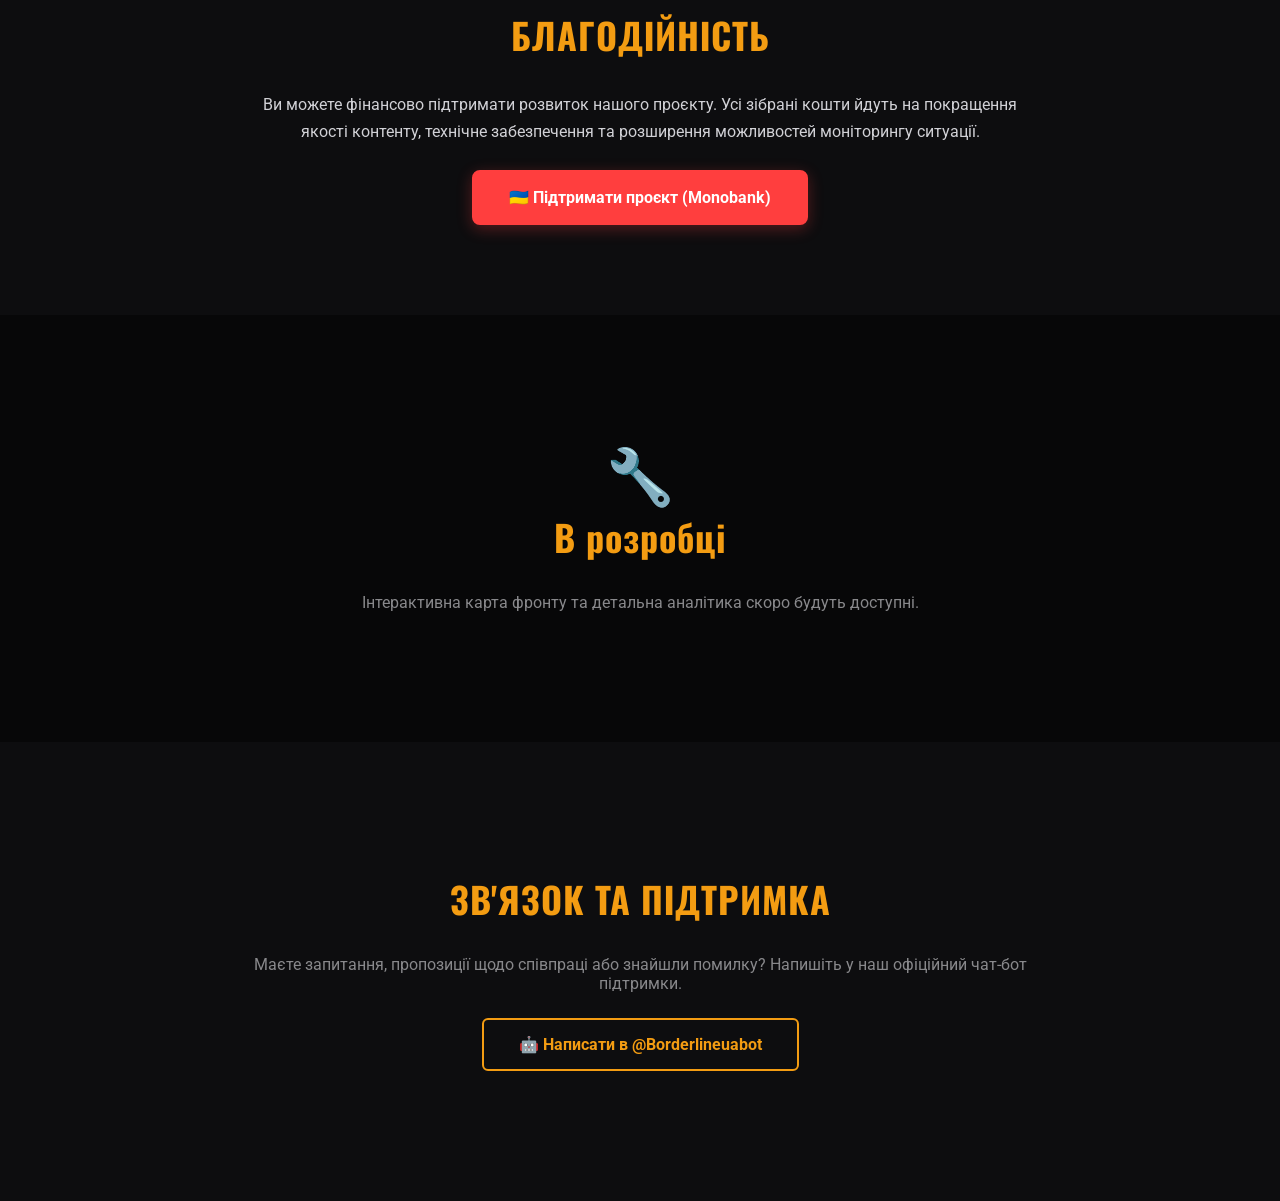
==== commit c26e22b5: "Add files via upload" ====
--- a/index.html
+++ b/index.html
@@ -19,9 +19,9 @@
     <a href="#about">ІНФО</a>
     <a href="#front">ФРОНТ</a>
     <a href="#monitoring">МОНІТОРИНГ</a>
+    <a href="#currency">КУРС</a>
     <a href="#donat">БЛАГОДІЙНІСТЬ</a>
     <a href="#support">ПІДТРИМКА</a>
-    <a href="#losses">ВТРАТИ ВОРОГА</a>
 </nav>
         </div>
     </header>
@@ -56,6 +56,17 @@
             
             <div class="map-wrapper">
                 <iframe src="https://alerts.in.ua/" width="100%" height="600px" style="border: none; border-radius: 8px;" allowfullscreen></iframe>
+            </div>
+        </div>
+    </section>
+
+    <section class="section-block" id="currency">
+        <div class="container text-content" style="text-align: center;">
+            <h2>МОНІТОРИНГ КУРСУ ВАЛЮТ</h2>
+            <p style="margin-bottom: 25px; color: #88888b;">Актуальний середній курс валют в українських банках. Оновлюється автоматично.</p>
+            
+            <div class="currency-wrapper" style="max-width: 500px; margin: 0 auto; background: #0d0d0f; border: 1px solid rgba(243, 156, 18, 0.3); border-radius: 8px; padding: 5px; overflow: hidden; box-shadow: 0 4px 15px rgba(0,0,0,0.5);">
+                <iframe src="https://minfin.com.ua/cards/currency/widget/banks/usd,eur/?bg=0d0d0f&font=ffffff&link=f39c12" width="100%" height="280px" style="border: none;" scrolling="no"></iframe>
             </div>
         </div>
     </section>
@@ -95,7 +106,7 @@
             <p>Інтерактивна карта фронту та детальна аналітика скоро будуть доступні.</p>
         </div>
     </section>
-<!-- РОЗДІЛ: ВТРАТИ ВОРОГА -->
+
 
     <!-- ПІДТРИМКА (Зкою-ботом) -->
     <section class="section-block" id="support">
@@ -105,115 +116,9 @@
             <a href="https://t.me/Borderlineuabot" target="_blank" class="bot-btn">🤖 Написати в @Borderlineuabot</a>
         </div>
     </section>
-  <!-- РОЗДІЛ: ВТРАТИ ВОРОГА -->
-    <!-- РОЗДІЛ: ВТРАТИ ВОРОГА -->
-  <!-- РОЗДІЛ: ВТРАТИ ВОРОГА -->
-<section class="section-block dark-bg" id="losses">
-        <div class="container">
-            <h2>ЗАГАЛЬНІ ВТРАТИ ВОРОГА</h2>
-            <p style="margin-bottom: 30px; color: #88888b;">Орієнтовні втрати російських окупантів за даними Генштабу ЗСУ. Оновлено: 09.07.2026</p>
-            
-            <div class="losses-grid">
-                <div class="loss-card">
-                    <span class="loss-icon">💀</span>
-                    <h3>Особовий склад</h3>
-                    <p class="loss-number">+1310</p>
-                    <span class="loss-total">Всього: 1414820</span>
-                </div>
+  
+  
 
-                <div class="loss-card">
-                    <span class="loss-icon">🚜</span>
-                    <h3>Танки</h3>
-                    <p class="loss-number">+7</p>
-                    <span class="loss-total">Всього: 12107</span>
-                </div>
-
-                <div class="loss-card">
-                    <span class="loss-icon">🔥</span>
-                    <h3>ББМ</h3>
-                    <p class="loss-number">+3</p>
-                    <span class="loss-total">Всього:24906</span>
-                </div>
-
-                <div class="loss-card">
-                    <span class="loss-icon">💥</span>
-                    <h3>Артилерія</h3>
-                    <p class="loss-number">+59
-                    </p>
-                    <span class="loss-total">Всього: 45628</span>
-                </div>
-
-                <div class="loss-card">
-                    <span class="loss-icon">🚀</span>
-                    <h3>РСЗВ (MLRS)</h3>
-                    <p class="loss-number">+4</p>
-                    <span class="loss-total">Всього:1922</span>
-                </div>
-
-                <div class="loss-card">
-                    <span class="loss-icon">🛡️</span>
-                    <h3>Засоби ППО</h3>
-                    <p class="loss-number">+1</p>
-                    <span class="loss-total">Всього: 1479</span>
-                </div>
-
-                <div class="loss-card">
-                    <span class="loss-icon">🛩️</span>
-                    <h3>Літаки</h3>
-                    <p class="loss-number">1</p>
-                    <span class="loss-total">Всього: 437</span>
-                </div>
-
-                <div class="loss-card">
-                    <span class="loss-icon">🛸</span>
-                    <h3>Гвинтокрили</h3>
-                    <p class="loss-number">0</p>
-                    <span class="loss-total">Всього: 353</span>
-                </div>
-
-                <div class="loss-card">
-                    <span class="loss-icon">📡</span>
-                    <h3>БПЛА</h3>
-                    <p class="loss-number">+1843</p>
-                    <span class="loss-total">Всього: 398763</span>
-                </div>
-
-                <div class="loss-card">
-                    <span class="loss-icon">☄️</span>
-                    <h3>Крилаті ракети</h3>
-                    <p class="loss-number">+0</p>
-                    <span class="loss-total">Всього: 4887</span>
-                </div>
-
-                <div class="loss-card">
-                    <span class="loss-icon">🚢</span>
-                    <h3>Кораблі та катери</h3>
-                    <p class="loss-number">0</p>
-                    <span class="loss-total">Всього: 33</span>
-                </div>
-
-                <div class="loss-card">
-                    <span class="loss-icon">⚓</span>
-                    <h3>Підводні човни</h3>
-                    <p class="loss-number">0</p>
-                    <span class="loss-total">Всього: 2</span>
-                </div>
-
-                <div class="loss-card">
-                    <span class="loss-icon">🚛</span>
-                    <h3>Автотехніка та цистерни</h3>
-                    <p class="loss-number">+363</p>
-                    <span class="loss-total">Всього: 117910</span>
-                </div>
-                <div class="loss-card">
-                    <span class="loss-icon">⚙️</span>
-                    <h3>Спеціальна техніка</h3>
-                    <p class="loss-number">+4</p>
-                    <span class="loss-total">Всього: 4402</span>
-                </div>
-            </div>
-        </div>
-    </section>
     <!-- Скрипти -->
     <script>
         function updateKyivTime() {
@@ -233,5 +138,6 @@
         }
         calculateDefenseDay();
     </script>
+ 
 </body>
 </html>
